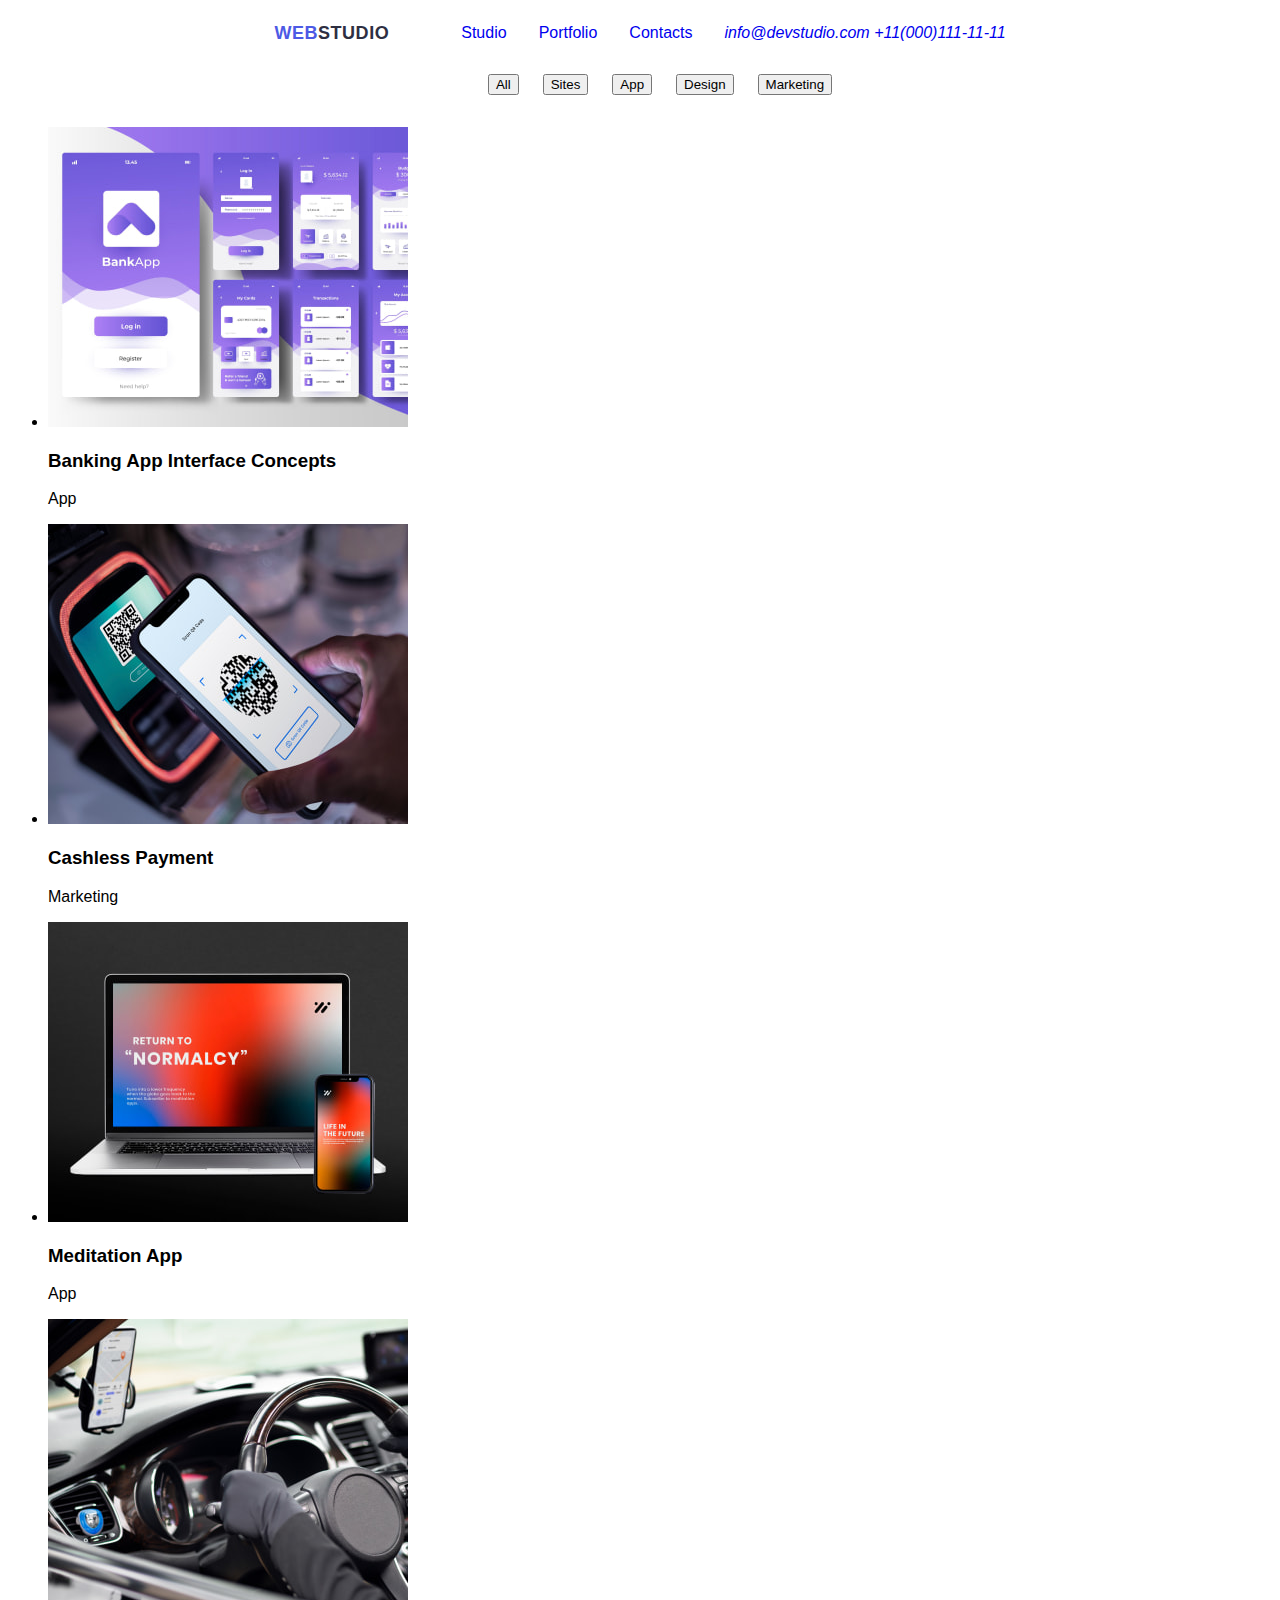
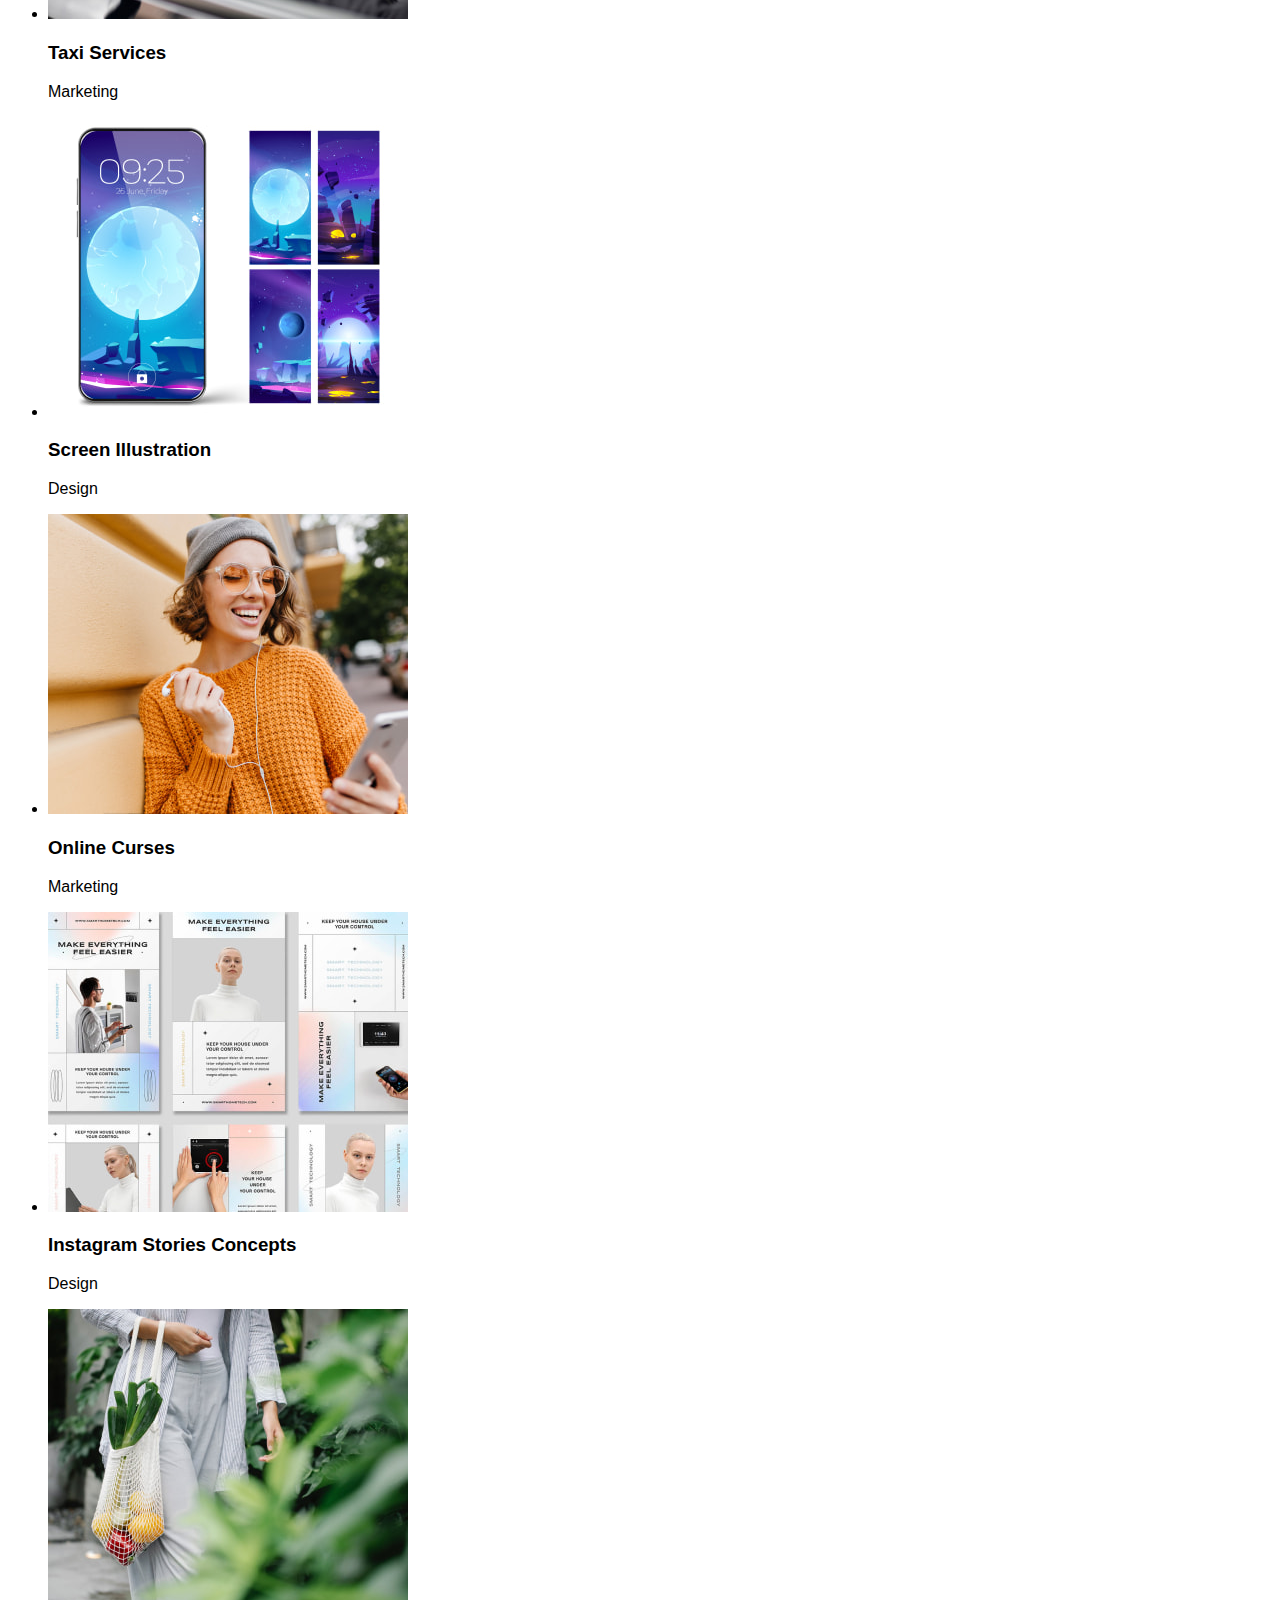
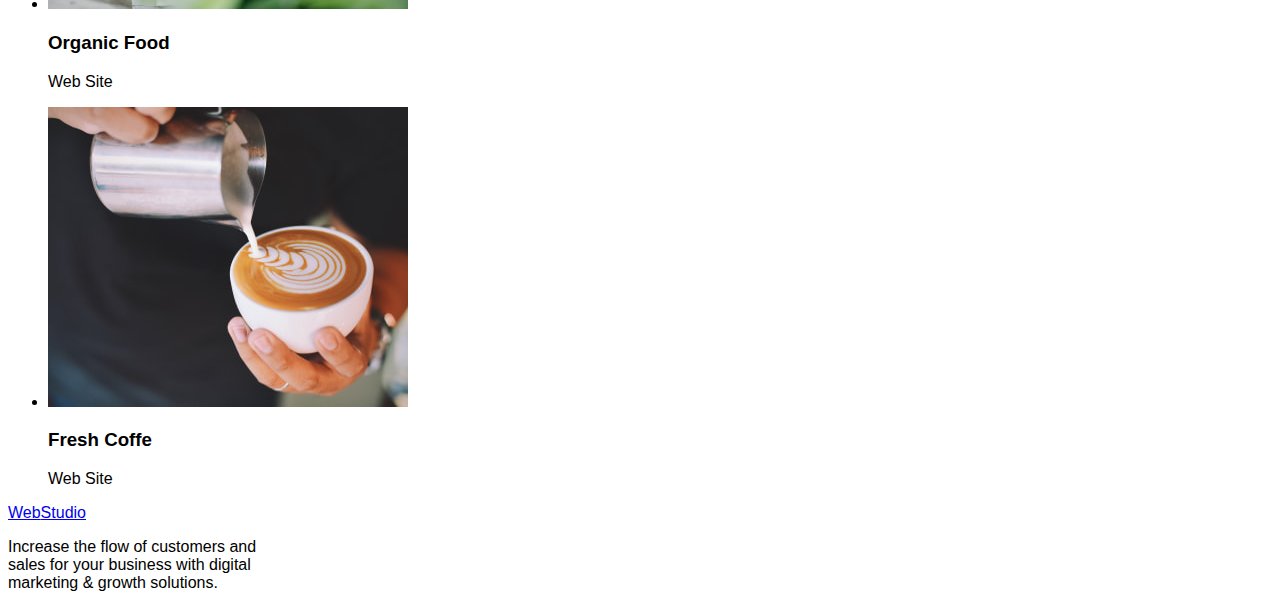
==== portfolio.html @ 41ab56c1 "super headache" ====
<!DOCTYPE html>
<html lang="en">
<head>
    <title>
        Effective Solutions for Your Business
    </title>
    <meta name="description" content="An awesome website">
    <meta charset="utf-8">
    <link rel="stylesheet" href="./css/style.css" /> 
</head>
<body calss="port-body">
    <header clas="port-head">
        <nav class="port-nav">
            <a class="main-link" href="https://arletolentin.github.io/HomeWork_1/"><span class="web">Web</span><span class="studio">Studio</span></a>
            <ul class="portnav-list">
                <li class="portnav-item"><a class="main-link" href="./index.html">Studio</a></li>
                <li class="portnav-item"><a class="main-link" href="./portfolio.html">Portfolio</a></li>
                <li class="portnav-item"><a class="main-link" href="#">Contacts</a></li>
            </ul>
            <address class="portnav-address">
                <a class="main-address" href="mailto:info@devstudio.com">info@devstudio.com</a>
                <a class="main-address" href="tel:+11(000)111-11-11">+11(000)111-11-11</a>       
            </address>
        </nav>
    </header>
<main class="port-main">
    <section class="port-btn">
        <ul class="portbtn-list">
            <li class="portbtn-item"><button type="button">All</button></li>
            <li class="portbtn-item"><button type="button">Sites</button></li>
            <li class="portbtn-item"><button type="button">App</button></li>
            <li class="portbtn-item"><button type="button">Design</button></li>
            <li class="portbtn-item"><button type="button">Marketing</button></li>  
        </ul>
    </section>
    <section class="port-img">
        <h2 hidden>Services</h2>
        <ul class="port-img-rowone">
            <li class="port-img-item">
                <img src="images/port-img-one.jpg" alt="image shows a screen of an app">
                <h3>Banking App Interface Concepts</h3>
                <p>App</p></li>
            <li class="port-img-item">
                <img src="images/port-imgtwo.jpg" alt="phone scanning a QR code">
                <h3>Cashless Payment</h3>
                <p>Marketing</p></li>
            <li class="port-img-item">
                <img src="images/port-imgthree.jpg" alt="picture of cellphone and laptop">
                <h3>Meditation App</h3>
                <p>App</p></li>
        </ul>
        <ul class="port-img-rowtwo">
            <li class="port-img-item">
                <img src="images/port-imgfour.jpg" alt="image shows a person driving while using cellphone">
                <h3>Taxi Services</h3>
                <p>Marketing</p></li>
            <li class="port-img-item">
                <img src="images/port-imgfive.jpg" alt="cellphone screen">
                <h3>Screen Illustration</h3>
                <p>Design</p></li>
            <li class="port-img-item"> 
                <img src="images/port-imgsix.jpg" alt="image shows a women smiling while using he phone">
                <h3>Online Curses</h3>
                <p>Marketing</p></li>
        </ul>
        <ul class="port-img-rowthree">
            <li class="port-img-item">
                <img src="images/port-imgseven.jpg" alt="showing instagram concepts">
                <h3>Instagram Stories Concepts</h3>
                <p>Design</p></li>
            <li class="port-img-item">
                <img src="images/port-imgeight.jpg" alt="picture showing a lady carrying an organic food">
                <h3>Organic Food</h3>
                <p>Web Site</p></li>
            <li class="port-img-item">
                <img src="images/port-imgnine.jpg" alt="a man making a coffe with design">
                <h3>Fresh Coffe</h3>
                <p>Web Site</p></li>
        </ul>
    </section>
</main>
<footer class="foot">
    <a href="https://arletolentin.github.io/HomeWork_1/" class="logo-foot"><span class="web-foot">Web</span><span class="studio-foot">Studio</span></a>
    <p class="foot-text">Increase the flow of customers and<br>
        sales for your business with digital<br>
        marketing & growth solutions.</p>
</footer>

</body>
---- css/style.css ----
@font-face {
  font-family: 'Roboto', sans-serif;
  src: url(/fonts/Roboto-Medium.ttf) format('ttf');
}
@font-face {
  font-family: 'Raleway', sans-serif;
  src: url(/fonts/Raleway-Bold.ttf) format('ttf'); 
}
body {
  font-family: 'Roboto', sans-serif;
}
.body {
  width: 1440px;
  height: 2592px;
  background: #fff;
}
.port-body {
  width: 1440px;
  height: 2076px;
  background: #FFF;
}
.port-head,
.head {
  display: flex;
  width: 1440px;
  height: 72px;
  justify-content: center;
  align-items: center;
  flex-shrink: 0;
  text-decoration: none;
}
.port-nav,
.nav,
.portnav-list,
.nav-item,
.nav-list,
.portnav-item {
  display: flex;
  flex-direction: row;
  gap: 32px;
  align-items: center;
  justify-content: center;
  text-decoration: none;
}
.main-link,
.main-address {
  text-decoration: none;
}
.web,
.studio {
  font-family: 'Raleway', sans-serif;
  font-weight: 800;
  font-size: 18px;
  text-transform: uppercase;
  letter-spacing: 0.54px;
}
.web {
  color: var(--iris, #4D5AE5);
}
.studio {
  color: var(--navyblue, #2E2F42);
}
.main {
  width: 1440px;
  height: 312px;
  flex-shrink: 0;
  background: var(--navyblue, #2E2F42);
  flex-shrink: 0;
  display: flex;
  flex-direction: column;
  justify-content: center;
  align-items: center;
}
.main-heading {
  color: var(--white, #FFF);
  text-align: center;
  font-family: 'Roboto', sans-serif;
  font-size: 56px;
  line-height: 60px;
  letter-spacing: 1.12px;
  font-size: 56px;
}
.main-button {
  display: inline-flex;
  padding: 16px 32px;
  align-items: flex-start;
  justify-items: center;
  gap: 10px;
  border-radius: 4px;
  background: var(--iris, #4D5AE5);
  box-shadow: 0px 4px 4px 0px rgba(0, 0, 0, 0.15);
}
.port-btn {
  display: flex;
  flex-direction: column;
  justify-content: center;
  align-items: center;
}
.portbtn-list {
  display: flex;
  flex-direction: row;
  display: inline-flex;
  align-items: flex-start;
  gap: 24px;
}
.portbtn-item {
  display: flex;
  flex-direction: column;
}
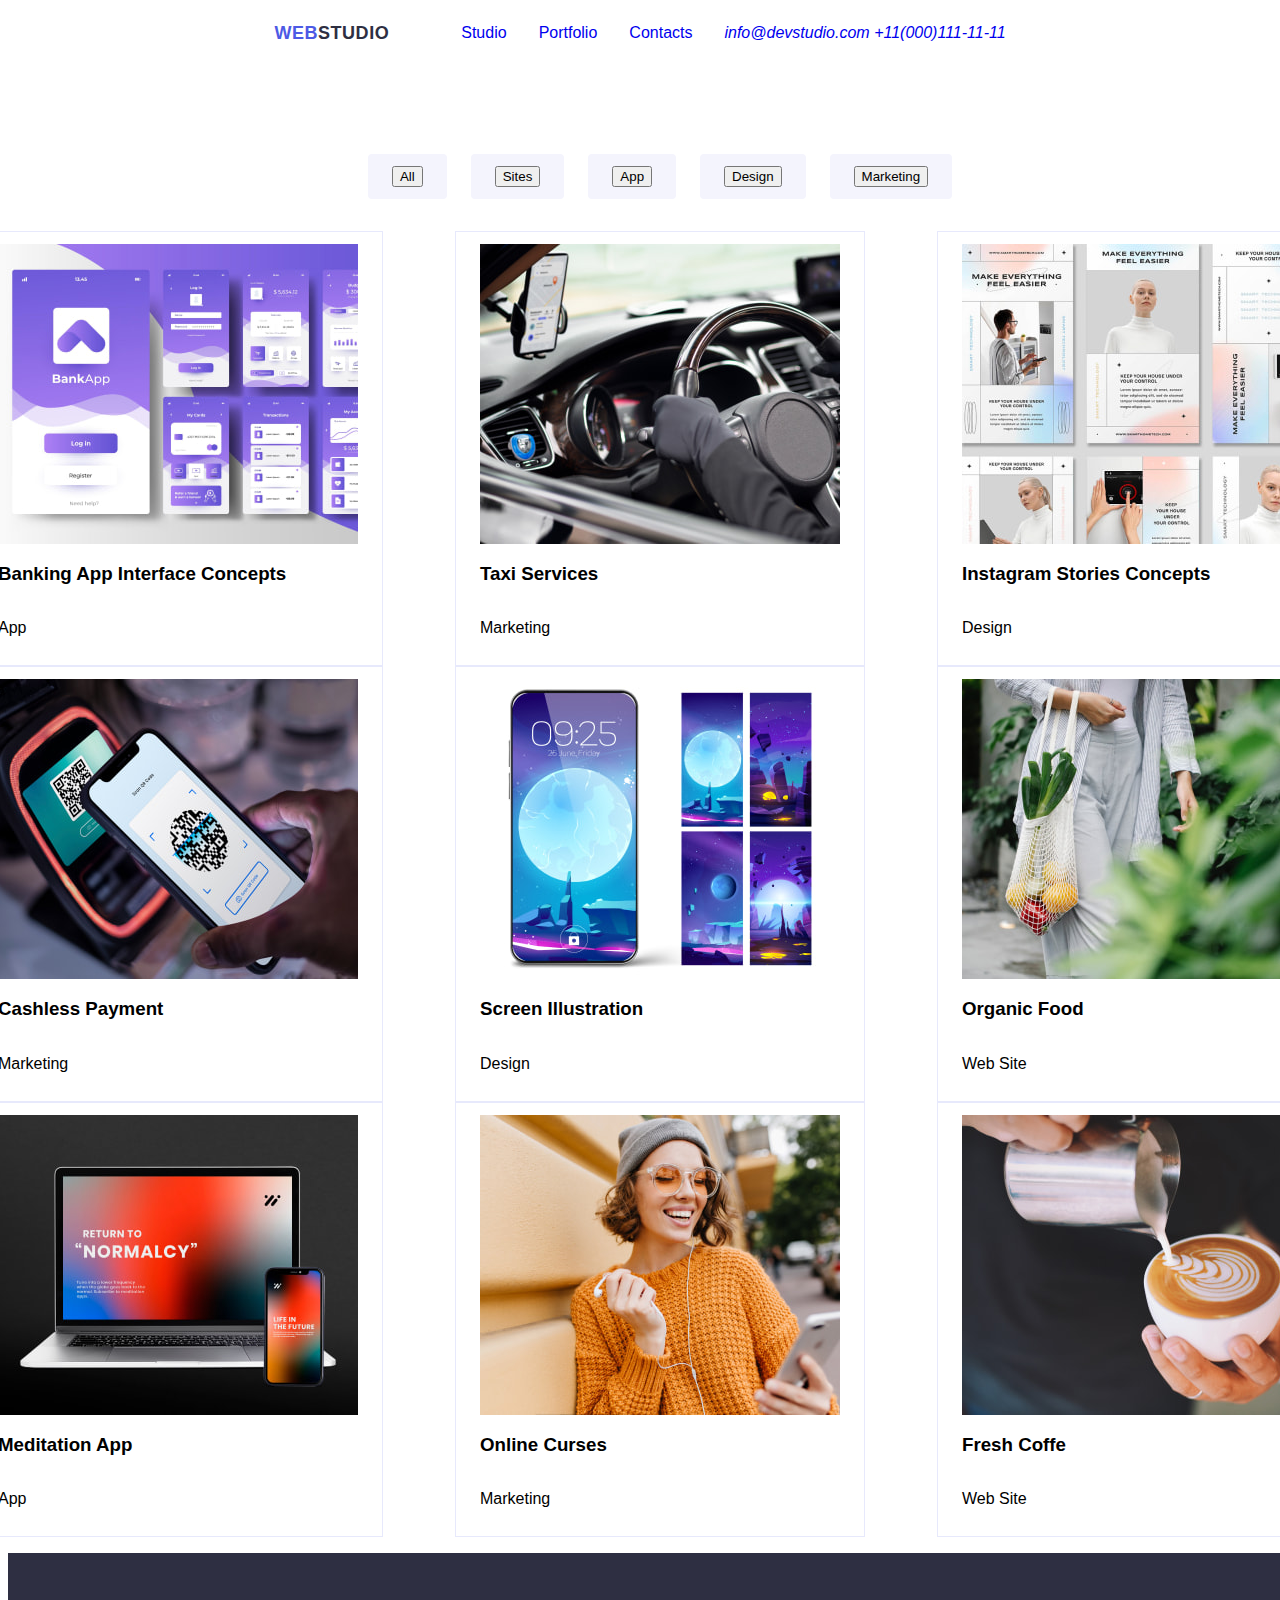
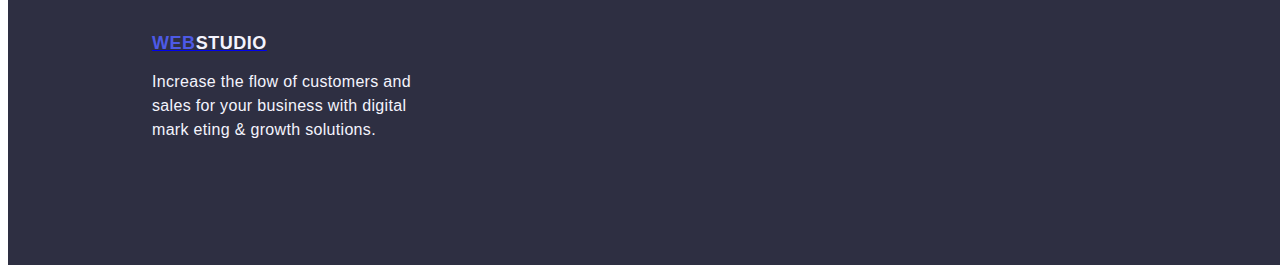
==== commit f04ba546: "Final" ====
--- a/portfolio.html
+++ b/portfolio.html
@@ -35,7 +35,7 @@
     </section>
     <section class="port-img">
         <h2 hidden>Services</h2>
-        <ul class="port-img-rowone">
+        <ul class="port-img-row">
             <li class="port-img-item">
                 <img src="images/port-img-one.jpg" alt="image shows a screen of an app">
                 <h3>Banking App Interface Concepts</h3>
@@ -49,7 +49,7 @@
                 <h3>Meditation App</h3>
                 <p>App</p></li>
         </ul>
-        <ul class="port-img-rowtwo">
+        <ul class="port-img-row">
             <li class="port-img-item">
                 <img src="images/port-imgfour.jpg" alt="image shows a person driving while using cellphone">
                 <h3>Taxi Services</h3>
@@ -63,7 +63,7 @@
                 <h3>Online Curses</h3>
                 <p>Marketing</p></li>
         </ul>
-        <ul class="port-img-rowthree">
+        <ul class="port-img-row">
             <li class="port-img-item">
                 <img src="images/port-imgseven.jpg" alt="showing instagram concepts">
                 <h3>Instagram Stories Concepts</h3>
@@ -79,12 +79,13 @@
         </ul>
     </section>
 </main>
-<footer class="foot">
-    <a href="https://arletolentin.github.io/HomeWork_1/" class="logo-foot"><span class="web-foot">Web</span><span class="studio-foot">Studio</span></a>
-    <p class="foot-text">Increase the flow of customers and<br>
-        sales for your business with digital<br>
-        marketing & growth solutions.</p>
-</footer>
-
+    <footer class="foot">
+        <div class="footing">
+            <a href="https://arletolentin.github.io/HomeWork_1/"><span class="web-foot">Web</span><span class="studio-foot">Studio</span></a>
+            <p class="foot-text">Increase the flow of customers and<br>
+                sales for your business with digital<br>
+                mark    eting & growth solutions.</p>
+        </div>        
+    </footer>
 </body>
 
--- a/css/style.css
+++ b/css/style.css
@@ -106,4 +106,145 @@
 .portbtn-item {
   display: flex;
   flex-direction: column;
-}
+  border-radius: 4px;
+  background: var(--cloud, #F4F4FD);
+  padding: 12px 24px;
+  justify-content: center;
+  align-items: center;
+  cursor: pointer;
+}
+.portbtn-item:hover {
+  color: #4D5AE5;
+}
+.features {
+  width: 1128px;
+  height: 104px;
+  flex-shrink: 0;
+  display: flex;
+  justify-content: center;
+  align-items: center;
+  padding: 40px 10%;
+  background: #FFF;
+}
+.feature-list {
+  display: flex;
+  flex-direction: row;
+  display: inline-flex;
+  align-items: flex-start;
+  justify-content: center;
+}
+.feature-item {
+  display: flex;
+  width: 264px;
+  flex-direction: column;
+  align-items: flex-start;
+  gap: 8px;
+}
+.doing {
+  width: 1440px;
+  background: #FFF;
+  padding-top: 50px;
+  padding-bottom: 50px;
+}
+.doing-title {
+  color: var(--navyblue, #2E2F42);
+  text-align: center;
+  font-size: 36px;
+  font-weight: 700;
+  line-height: 40px; /* 111.111% */
+  letter-spacing: 0.72px;
+}
+.doing-list {
+  display: flex;
+  flex-direction: row;
+  gap: 32px;
+  justify-content: center;
+}
+.doing-img {
+  display: flex;
+}
+.team {
+  width: 1440px;
+  height: 732px;
+  flex-shrink: 0;
+  background: var(--cloud, #F4F4FD);
+  padding-top: 50px;
+  padding-bottom: 50px;
+}
+.team-title {
+  color: var(--navyblue, #2E2F42);
+  text-align: center;
+  font-size: 36px;
+  font-weight: 700;
+  line-height: 40px; /* 111.111% */
+  letter-spacing: 0.72px;
+}
+.team-list {
+  display: flex;
+  flex-direction: column;
+  gap: 32px;
+  justify-content: center;
+  text-align: center;
+  border-radius: 0px 0px 4px 4px;
+  background: var(--white, #FFF);
+  box-shadow: 0px 2px 1px 0px rgba(46, 47, 66, 0.08), 0px 1px 1px 0px rgba(46, 47, 66, 0.16), 0px 1px 6px 0px rgba(46, 47, 66, 0.08);
+}
+.team-item {
+  display: flex;
+  flex-direction: row;
+  justify-content: center;
+  gap: 32px;
+}
+.port-img {
+  display: flex;
+  flex-direction: row;
+  gap: 32px;
+  justify-content: center;
+}
+.port-img-item {
+  display: flex;
+  flex-direction: column;
+  display: flex;
+  padding: 12px 24px;
+  border: 1px solid var(--cornflower, #E7E9FC);
+  background: var(--white, #FFF);
+}
+.port-main {
+  padding-top: 80px;
+}
+.foot {
+  width: 1440px;
+  height: 312px;
+  flex-shrink: 0;
+  background: var(--navyblue, #2E2F42);
+  display: flex;
+}
+.web-foot,
+.studio-foot {
+  font-family: 'Raleway', sans-serif;
+  font-weight: 800;
+  font-size: 18px;
+  text-transform: uppercase;
+  letter-spacing: 0.54px;
+}
+.web-foot {
+  color: var(--iris, #4D5AE5);
+}
+.studio-foot {
+  color: var(--cloud, #F4F4FD);
+}
+.foot-text {
+  color: var(--cloud, #F4F4FD);
+  font-family: 'Roboto', sans-serif;
+  font-size: 16px;
+  font-weight: 400;
+  line-height: 24px; /* 150% */
+  letter-spacing: 0.32px;
+}
+.footing {
+  display: flex;
+  display: inline;
+  justify-content: center;
+  align-items: center;
+  padding: 80px 10%;
+}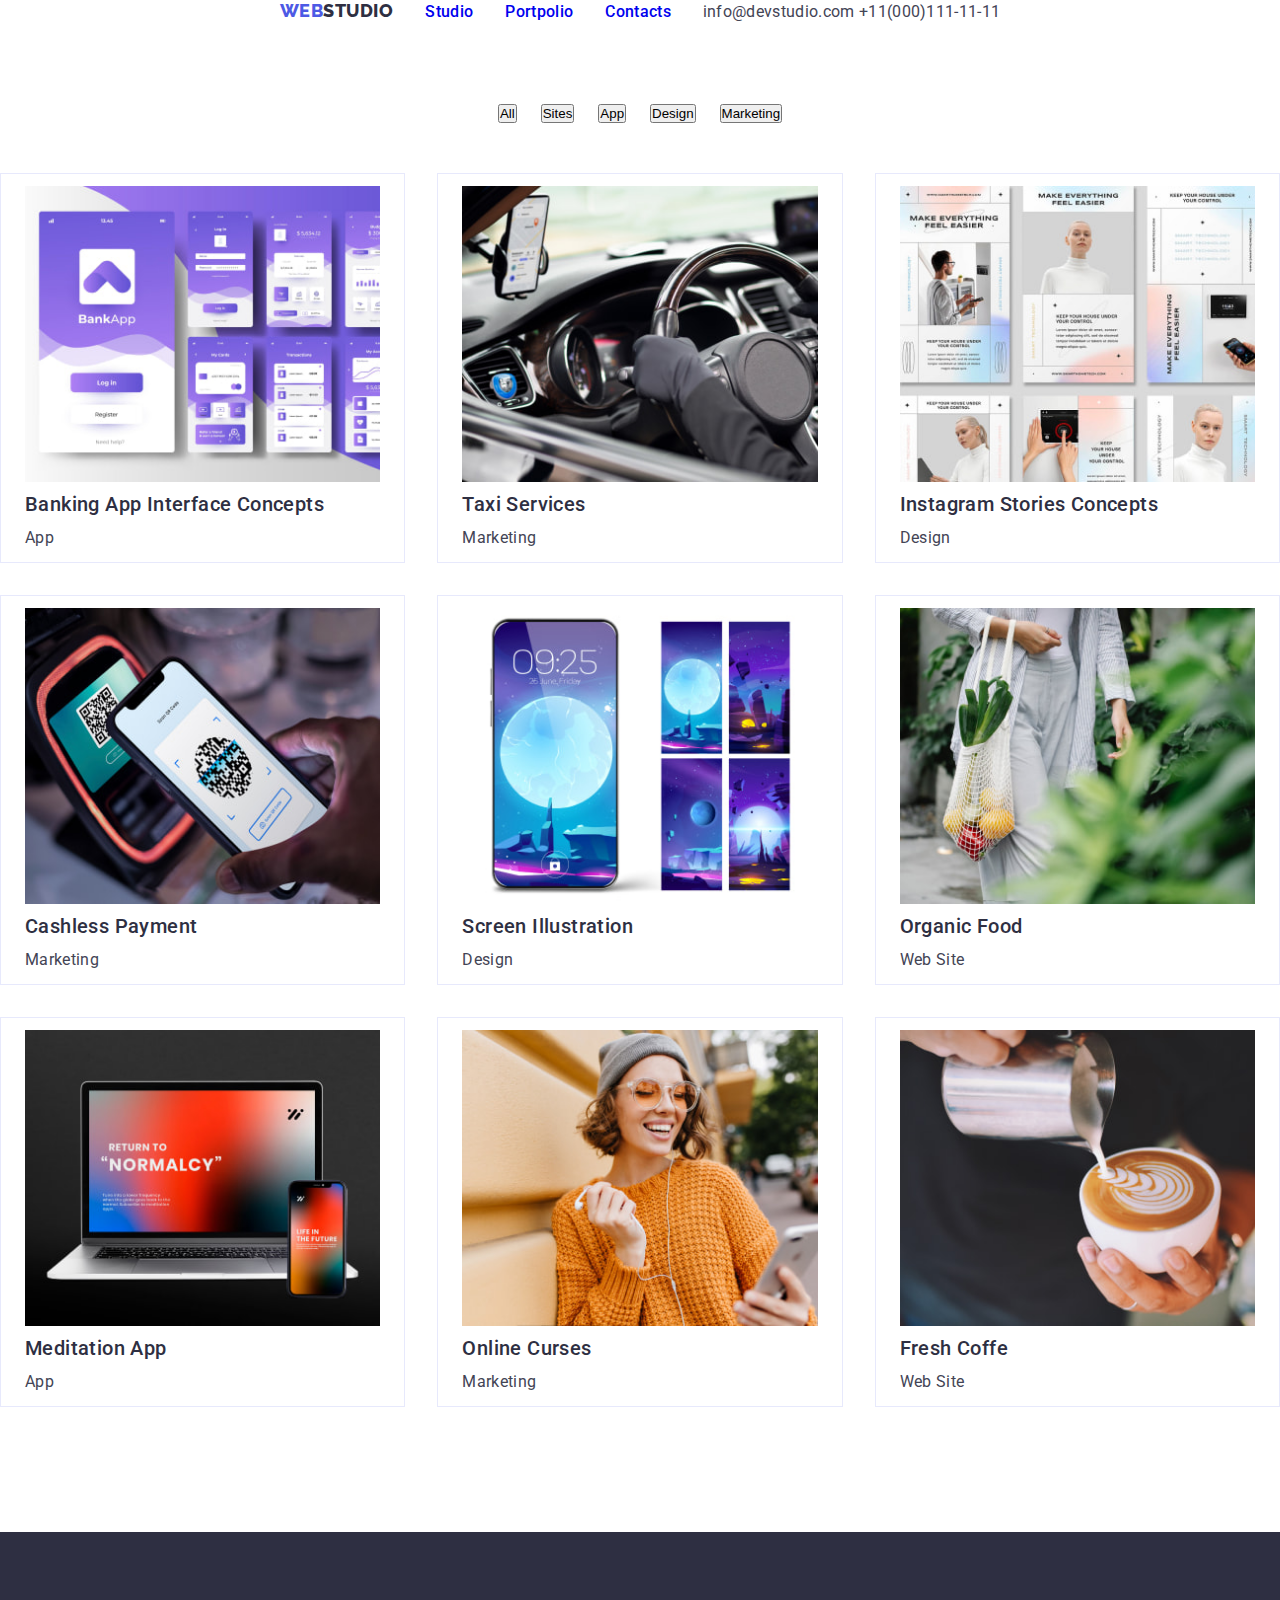
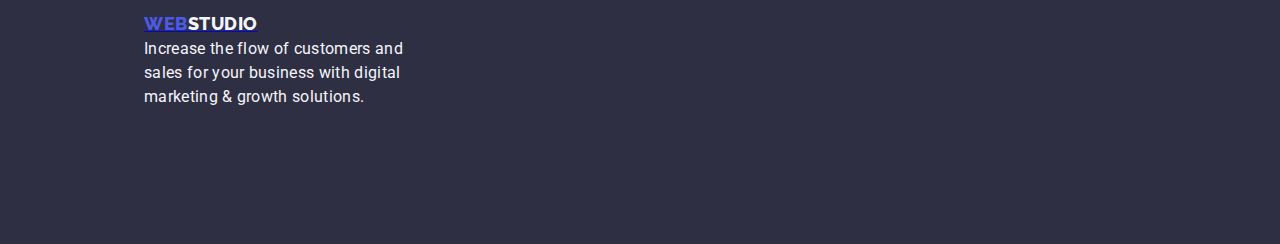
==== commit db41b300: "final final" ====
--- a/portfolio.html
+++ b/portfolio.html
@@ -6,86 +6,93 @@
     </title>
     <meta name="description" content="An awesome website">
     <meta charset="utf-8">
-    <link rel="stylesheet" href="./css/style.css" /> 
+    <link rel="stylesheet" href="./css/style.css" />
+    <link rel="preconnect" href="https://fonts.googleapis.com">
+    <link rel="preconnect" href="https://fonts.gstatic.com" crossorigin>
+    <link href="https://fonts.googleapis.com/css2?family=Raleway:wght@800&family=Roboto:wght@400;500;700&display=swap" rel="stylesheet">
+    <link rel="preconnect" href="https://fonts.googleapis.com">
+    <link rel="preconnect" href="https://fonts.gstatic.com" crossorigin>
+    <link href="https://fonts.googleapis.com/css2?family=Raleway:wght@800&display=swap" rel="stylesheet">
 </head>
 <body calss="port-body">
-    <header clas="port-head">
-        <nav class="port-nav">
-            <a class="main-link" href="https://arletolentin.github.io/HomeWork_1/"><span class="web">Web</span><span class="studio">Studio</span></a>
-            <ul class="portnav-list">
-                <li class="portnav-item"><a class="main-link" href="./index.html">Studio</a></li>
-                <li class="portnav-item"><a class="main-link" href="./portfolio.html">Portfolio</a></li>
-                <li class="portnav-item"><a class="main-link" href="#">Contacts</a></li>
+    <header clas="head">
+        <nav class="nav">
+            <a class="main-link" href="https://arletolentin.github.io/HomeWork_1/" class="logo"><span class="web">Web</span><span class="studio">Studio</span></a>
+            <ul class="nav-list">
+                <li class="nav-item"><a class="main-link" href="https://arletolentin.github.io/goit-markup-hw-02/">Studio</a></li>
+                <li class="nav-item"><a class="main-link" href="https://arletolentin.github.io/goit-markup-hw-02/portfolio.html">Portpolio</a></li>
+                <li class="nav-item"><a class="main-link" href="#">Contacts</a></li>
             </ul>
-            <address class="portnav-address">
+            <address class="nav-address">
                 <a class="main-address" href="mailto:info@devstudio.com">info@devstudio.com</a>
                 <a class="main-address" href="tel:+11(000)111-11-11">+11(000)111-11-11</a>       
             </address>
         </nav>
+        </nav>
     </header>
-<main class="port-main">
-    <section class="port-btn">
-        <ul class="portbtn-list">
-            <li class="portbtn-item"><button type="button">All</button></li>
-            <li class="portbtn-item"><button type="button">Sites</button></li>
-            <li class="portbtn-item"><button type="button">App</button></li>
-            <li class="portbtn-item"><button type="button">Design</button></li>
-            <li class="portbtn-item"><button type="button">Marketing</button></li>  
-        </ul>
-    </section>
-    <section class="port-img">
-        <h2 hidden>Services</h2>
-        <ul class="port-img-row">
-            <li class="port-img-item">
+    <main class="port-main">
+        <section class="port-btn">
+            <ul class="portbtn-list">
+                <li class="portbtn-item"><button type="button">All</button></li>
+                <li class="portbtn-item"><button type="button">Sites</button></li>
+                <li class="portbtn-item"><button type="button">App</button></li>
+                <li class="portbtn-item"><button type="button">Design</button></li>
+                <li class="portbtn-item"><button type="button">Marketing</button></li>  
+            </ul>
+        </section>
+        <section class="port-img">
+            <h2 hidden class="service">Services</h2>
+            <ul class="port-img-row">
+                <li class="port-img-item">
                 <img src="images/port-img-one.jpg" alt="image shows a screen of an app">
-                <h3>Banking App Interface Concepts</h3>
-                <p>App</p></li>
-            <li class="port-img-item">
+                <h3 class="service-name">Banking App Interface Concepts</h3>
+                <p class="service-type">App</p></li>
+                <li class="port-img-item">
                 <img src="images/port-imgtwo.jpg" alt="phone scanning a QR code">
-                <h3>Cashless Payment</h3>
-                <p>Marketing</p></li>
-            <li class="port-img-item">
+                <h3 class="service-name">Cashless Payment</h3>
+                <p class="service-type">Marketing</p></li>
+                <li class="port-img-item">
                 <img src="images/port-imgthree.jpg" alt="picture of cellphone and laptop">
-                <h3>Meditation App</h3>
-                <p>App</p></li>
-        </ul>
-        <ul class="port-img-row">
-            <li class="port-img-item">
+                <h3 class="service-name">Meditation App</h3>
+                <p class="service-type">App</p></li>
+            </ul>
+            <ul class="port-img-row">
+                <li class="port-img-item">
                 <img src="images/port-imgfour.jpg" alt="image shows a person driving while using cellphone">
-                <h3>Taxi Services</h3>
-                <p>Marketing</p></li>
-            <li class="port-img-item">
+                <h3 class="service-name">Taxi Services</h3>
+                <p class="service-type">Marketing</p></li>
+                <li class="port-img-item">
                 <img src="images/port-imgfive.jpg" alt="cellphone screen">
-                <h3>Screen Illustration</h3>
-                <p>Design</p></li>
-            <li class="port-img-item"> 
+                <h3 class="service-name">Screen Illustration</h3>
+                <p class="service-type">Design</p></li>
+                <li class="port-img-item"> 
                 <img src="images/port-imgsix.jpg" alt="image shows a women smiling while using he phone">
-                <h3>Online Curses</h3>
-                <p>Marketing</p></li>
-        </ul>
-        <ul class="port-img-row">
-            <li class="port-img-item">
+                <h3 class="service-name">Online Curses</h3>
+                <p class="service-type">Marketing</p></li>
+            </ul>
+            <ul class="port-img-row">
+                <li class="port-img-item">
                 <img src="images/port-imgseven.jpg" alt="showing instagram concepts">
-                <h3>Instagram Stories Concepts</h3>
-                <p>Design</p></li>
-            <li class="port-img-item">
+                <h3 class="service-name">Instagram Stories Concepts</h3>
+                <p class="service-type">Design</p></li>
+                <li class="port-img-item">
                 <img src="images/port-imgeight.jpg" alt="picture showing a lady carrying an organic food">
-                <h3>Organic Food</h3>
-                <p>Web Site</p></li>
-            <li class="port-img-item">
+                <h3 class="service-name">Organic Food</h3>
+                <p class="service-type">Web Site</p></li>
+                <li class="port-img-item">
                 <img src="images/port-imgnine.jpg" alt="a man making a coffe with design">
-                <h3>Fresh Coffe</h3>
-                <p>Web Site</p></li>
-        </ul>
-    </section>
-</main>
-    <footer class="foot">
-        <div class="footing">
-            <a href="https://arletolentin.github.io/HomeWork_1/"><span class="web-foot">Web</span><span class="studio-foot">Studio</span></a>
-            <p class="foot-text">Increase the flow of customers and<br>
-                sales for your business with digital<br>
-                mark    eting & growth solutions.</p>
-        </div>        
-    </footer>
+                <h3 class="service-name">Fresh Coffe</h3>
+                <p class="service-type">Web Site</p></li>
+            </ul>
+        </section>
+    </main>
+        <footer class="foot">
+            <div class="footing">
+                <a href="https://arletolentin.github.io/HomeWork_1/"><span class="web-foot">Web</span><span class="studio-foot">Studio</span></a>
+                <p class="foot-text">Increase the flow of customers and<br>
+                    sales for your business with digital<br>
+                    marketing & growth solutions.</p>
+            </div>        
+        </footer>
 </body>
-
+</html>
--- a/css/style.css
+++ b/css/style.css
@@ -1,13 +1,46 @@
-@font-face {
-  font-family: 'Roboto', sans-serif;
-  src: url(/fonts/Roboto-Medium.ttf) format('ttf');
-}
-@font-face {
-  font-family: 'Raleway', sans-serif;
-  src: url(/fonts/Raleway-Bold.ttf) format('ttf'); 
+* {
+  margin: 0;
+  padding: 0;
+  box-sizing: border-box;
 }
 body {
-  font-family: 'Roboto', sans-serif;
+  font-family: 'Roboto';
+  font-size: 16px;
+  font-style: normal;
+  font-weight: 400;
+  line-height: 24px;
+  letter-spacing: 0.32px;
+}
+img {
+  display: block;
+  max-width: 100%;
+  height: auto;
+}
+h1,
+h2,
+h3,
+h4,
+h5,
+h6,
+p,
+ul {
+  margin: 0;
+  padding: 0;
+}
+:root {
+  --iris: #4d5ae5;
+  --navyblue: #2e2f42;
+  --black: black;
+  --ocean: #404bbf;
+  --white: #ffffff;
+  --slate: #434455;
+  --cornflower: #e7e9fc;
+  --cloud: #f4f4fd;
+  --green: #31d0aa;
+  --lightslate: #8e8f99;
+  --navybluemodal: #2e2f42;
+  --grey: #2e2f42;
+  --dairy: #fcfcfc;
 }
 .body {
   width: 1440px;
@@ -19,7 +52,6 @@
   height: 2076px;
   background: #FFF;
 }
-.port-head,
 .head {
   display: flex;
   width: 1440px;
@@ -29,42 +61,62 @@
   flex-shrink: 0;
   text-decoration: none;
 }
-.port-nav,
 .nav,
-.portnav-list,
-.nav-item,
-.nav-list,
-.portnav-item {
-  display: flex;
-  flex-direction: row;
-  gap: 32px;
-  align-items: center;
-  justify-content: center;
-  text-decoration: none;
-}
-.main-link,
+.nav-list {
+  display: flex;
+  flex-direction: row;
+  gap: 32px;
+  align-items: center;
+  justify-content: center;
+  text-decoration: none;
+}
+.nav-item {
+  display: flex;
+  flex-direction: row;
+  gap: 32px;
+  color: var(--navyblue);
+  font-family: 'Roboto', sans-serif;
+  font-size: 16px;
+  font-style: normal;
+  font-weight: 500;
+  line-height: 24px; /* 150% */
+  letter-spacing: 0.32px;
+  text-decoration: none;
+}
+.main-link {
+  text-decoration: none;
+}
 .main-address {
+  color: var(--slate);
+  font-family: 'Roboto', sans-serif;
+  font-size: 16px;
+  font-style: normal;
+  font-weight: 400;
+  line-height: 24px; /* 150% */
+  letter-spacing: 0.32px;
   text-decoration: none;
 }
 .web,
 .studio {
   font-family: 'Raleway', sans-serif;
+  font-size: 18px;
+  font-style: normal;
   font-weight: 800;
-  font-size: 18px;
+  line-height: 21px; /* 116.667% */
+  letter-spacing: 0.54px;
   text-transform: uppercase;
-  letter-spacing: 0.54px;
 }
 .web {
-  color: var(--iris, #4D5AE5);
+  color: var(--iris);
 }
 .studio {
-  color: var(--navyblue, #2E2F42);
+  color: var(--navyblue);
 }
 .main {
   width: 1440px;
   height: 312px;
   flex-shrink: 0;
-  background: var(--navyblue, #2E2F42);
+  background: var(--navyblue);
   flex-shrink: 0;
   display: flex;
   flex-direction: column;
@@ -72,13 +124,14 @@
   align-items: center;
 }
 .main-heading {
-  color: var(--white, #FFF);
-  text-align: center;
-  font-family: 'Roboto', sans-serif;
+  color: var(--white);
+  text-align: center;
+  font-family: Roboto;
   font-size: 56px;
-  line-height: 60px;
+  font-style: normal;
+  font-weight: 700;
+  line-height: 60px; /* 107.143% */
   letter-spacing: 1.12px;
-  font-size: 56px;
 }
 .main-button {
   display: inline-flex;
@@ -87,8 +140,14 @@
   justify-items: center;
   gap: 10px;
   border-radius: 4px;
-  background: var(--iris, #4D5AE5);
+  background: var(--iris);
   box-shadow: 0px 4px 4px 0px rgba(0, 0, 0, 0.15);
+  color: var(--white);
+  font-size: 16px;
+  font-style: normal;
+  font-weight: 500;
+  line-height: 24px; /* 150% */
+  letter-spacing: 0.64px;
 }
 .port-btn {
   display: flex;
@@ -102,36 +161,88 @@
   display: inline-flex;
   align-items: flex-start;
   gap: 24px;
+  padding-bottom: 50px;
 }
 .portbtn-item {
   display: flex;
-  flex-direction: column;
-  border-radius: 4px;
-  background: var(--cloud, #F4F4FD);
-  padding: 12px 24px;
-  justify-content: center;
-  align-items: center;
-  cursor: pointer;
+  color: var(--iris);
+  text-align: center;
+  font-size: 16px;
+  font-style: normal;
+  font-weight: 500;
+  line-height: 24px; /* 150% */
+  letter-spacing: 0.64px;
 }
 .portbtn-item:hover {
-  color: #4D5AE5;
+  background-color: var(--iris);
+}
+.port-img {
+  padding-bottom: 125px;
+}
+.port-img-row {
+  display: flex;
+  flex-direction: column;
+  gap: 32px;
+}
+.port-img-item {
+  display: flex;
+  gap: 10px;
+}
+.service-name {
+  color: var(--navyblue);
+/* Header 3 */
+  font-family: 'Roboto', sans-serif;
+  font-size: 20px;
+  font-style: normal;
+  font-weight: 500;
+  line-height: 24px; /* 120% */
+  letter-spacing: 0.4px;
+}
+.service-type {
+  color: var(--slate);
+/* Body */
+  font-family: 'Roboto', sans-serif;
+  font-size: 16px;
+  font-style: normal;
+  font-weight: 400;
+  line-height: 24px; /* 150% */
+  letter-spacing: 0.32px;
+}
+.team-text{
+  text-align: center;
+}
+.body-text,
+.team-text {
+  color: var(--slate);
+  font-size: 16px;
+  font-style: normal;
+  font-weight: 400;
+  line-height: 24px; /* 150% */
+  letter-spacing: 0.32px;
+}
+.feature-head,
+.team-name {
+  color: var(--navyblue);
+  font-size: 20px;
+  font-style: normal;
+  font-weight: 500;
+  line-height: 24px; /* 120% */
+  letter-spacing: 0.4px;
 }
 .features {
-  width: 1128px;
+  width: 1440px;
   height: 104px;
   flex-shrink: 0;
   display: flex;
-  justify-content: center;
-  align-items: center;
-  padding: 40px 10%;
+  padding-top: 100px;
+  padding-bottom: 100px;
   background: #FFF;
+  justify-content: center;
 }
 .feature-list {
   display: flex;
   flex-direction: row;
-  display: inline-flex;
-  align-items: flex-start;
-  justify-content: center;
+  gap: 8px;
 }
 .feature-item {
   display: flex;
@@ -147,12 +258,15 @@
   padding-bottom: 50px;
 }
 .doing-title {
-  color: var(--navyblue, #2E2F42);
+  color: var(--navyblue);
   text-align: center;
   font-size: 36px;
+  font-style: normal;
   font-weight: 700;
   line-height: 40px; /* 111.111% */
   letter-spacing: 0.72px;
+  text-transform: capitalize;
+  padding-bottom: 50px;
 }
 .doing-list {
   display: flex;
@@ -167,22 +281,25 @@
   width: 1440px;
   height: 732px;
   flex-shrink: 0;
-  background: var(--cloud, #F4F4FD);
+  background: var(--cloud);
   padding-top: 50px;
   padding-bottom: 50px;
 }
 .team-title {
-  color: var(--navyblue, #2E2F42);
+  color: var(--navyblue);
   text-align: center;
   font-size: 36px;
+  font-style: normal;
   font-weight: 700;
   line-height: 40px; /* 111.111% */
   letter-spacing: 0.72px;
+  text-transform: capitalize;
+  padding-bottom: 75px;
 }
 .team-list {
   display: flex;
   flex-direction: column;
-  gap: 32px;
+  gap: 10px;
   justify-content: center;
   text-align: center;
   border-radius: 0px 0px 4px 4px;
@@ -216,7 +333,7 @@
   width: 1440px;
   height: 312px;
   flex-shrink: 0;
-  background: var(--navyblue, #2E2F42);
+  background: var(--navyblue);
   display: flex;
 }
 .web-foot,
@@ -228,15 +345,16 @@
   letter-spacing: 0.54px;
 }
 .web-foot {
-  color: var(--iris, #4D5AE5);
+  color: var(--iris);
 }
 .studio-foot {
-  color: var(--cloud, #F4F4FD);
+  color: var(--cloud);
 }
 .foot-text {
-  color: var(--cloud, #F4F4FD);
-  font-family: 'Roboto', sans-serif;
-  font-size: 16px;
+  color: var(--cloud);
+  font-family: 'Roboto', sans-serif;
+  font-size: 16px;
+  font-style: normal;
   font-weight: 400;
   line-height: 24px; /* 150% */
   letter-spacing: 0.32px;
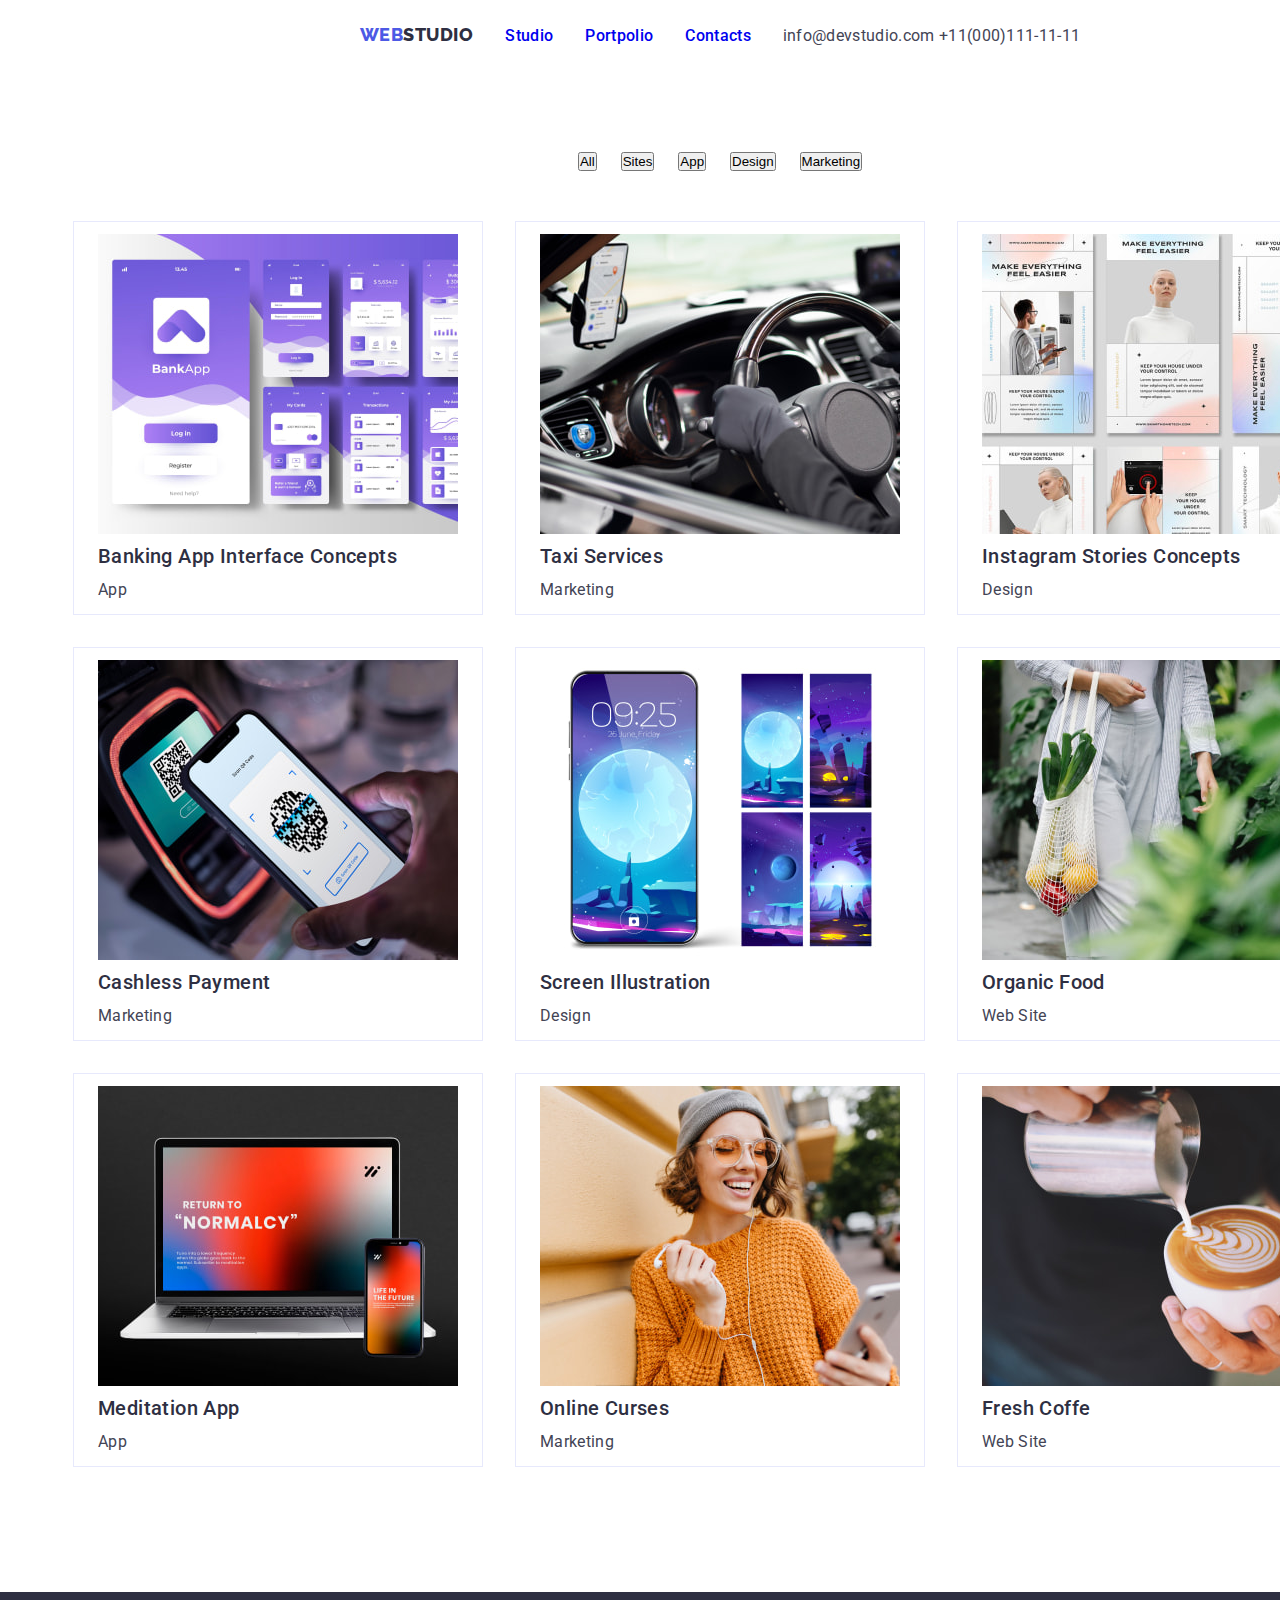
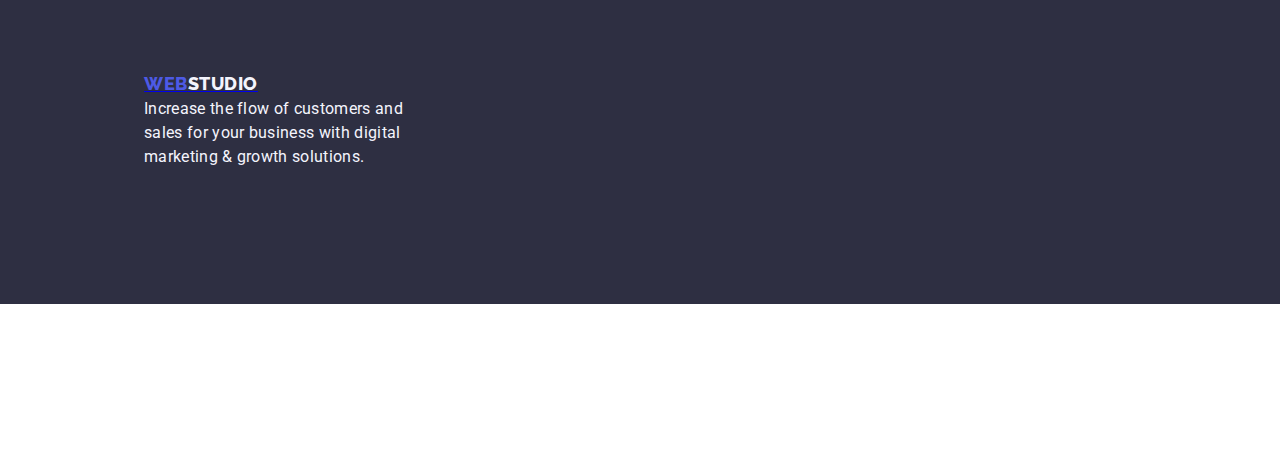
==== commit 3ffceaa0: "new reviced" ====
--- a/portfolio.html
+++ b/portfolio.html
@@ -6,7 +6,7 @@
     </title>
     <meta name="description" content="An awesome website">
     <meta charset="utf-8">
-    <link rel="stylesheet" href="./css/style.css" />
+    <link rel="stylesheet" href="./css/style.css">
     <link rel="preconnect" href="https://fonts.googleapis.com">
     <link rel="preconnect" href="https://fonts.gstatic.com" crossorigin>
     <link href="https://fonts.googleapis.com/css2?family=Raleway:wght@800&family=Roboto:wght@400;500;700&display=swap" rel="stylesheet">
@@ -14,10 +14,10 @@
     <link rel="preconnect" href="https://fonts.gstatic.com" crossorigin>
     <link href="https://fonts.googleapis.com/css2?family=Raleway:wght@800&display=swap" rel="stylesheet">
 </head>
-<body calss="port-body">
-    <header clas="head">
+<body class="port-body">
+    <header class="head">
         <nav class="nav">
-            <a class="main-link" href="https://arletolentin.github.io/HomeWork_1/" class="logo"><span class="web">Web</span><span class="studio">Studio</span></a>
+            <a class="main-link" href="https://arletolentin.github.io/HomeWork_1/"><span class="web">Web</span><span class="studio">Studio</span></a>
             <ul class="nav-list">
                 <li class="nav-item"><a class="main-link" href="https://arletolentin.github.io/goit-markup-hw-02/">Studio</a></li>
                 <li class="nav-item"><a class="main-link" href="https://arletolentin.github.io/goit-markup-hw-02/portfolio.html">Portpolio</a></li>
@@ -27,7 +27,6 @@
                 <a class="main-address" href="mailto:info@devstudio.com">info@devstudio.com</a>
                 <a class="main-address" href="tel:+11(000)111-11-11">+11(000)111-11-11</a>       
             </address>
-        </nav>
         </nav>
     </header>
     <main class="port-main">
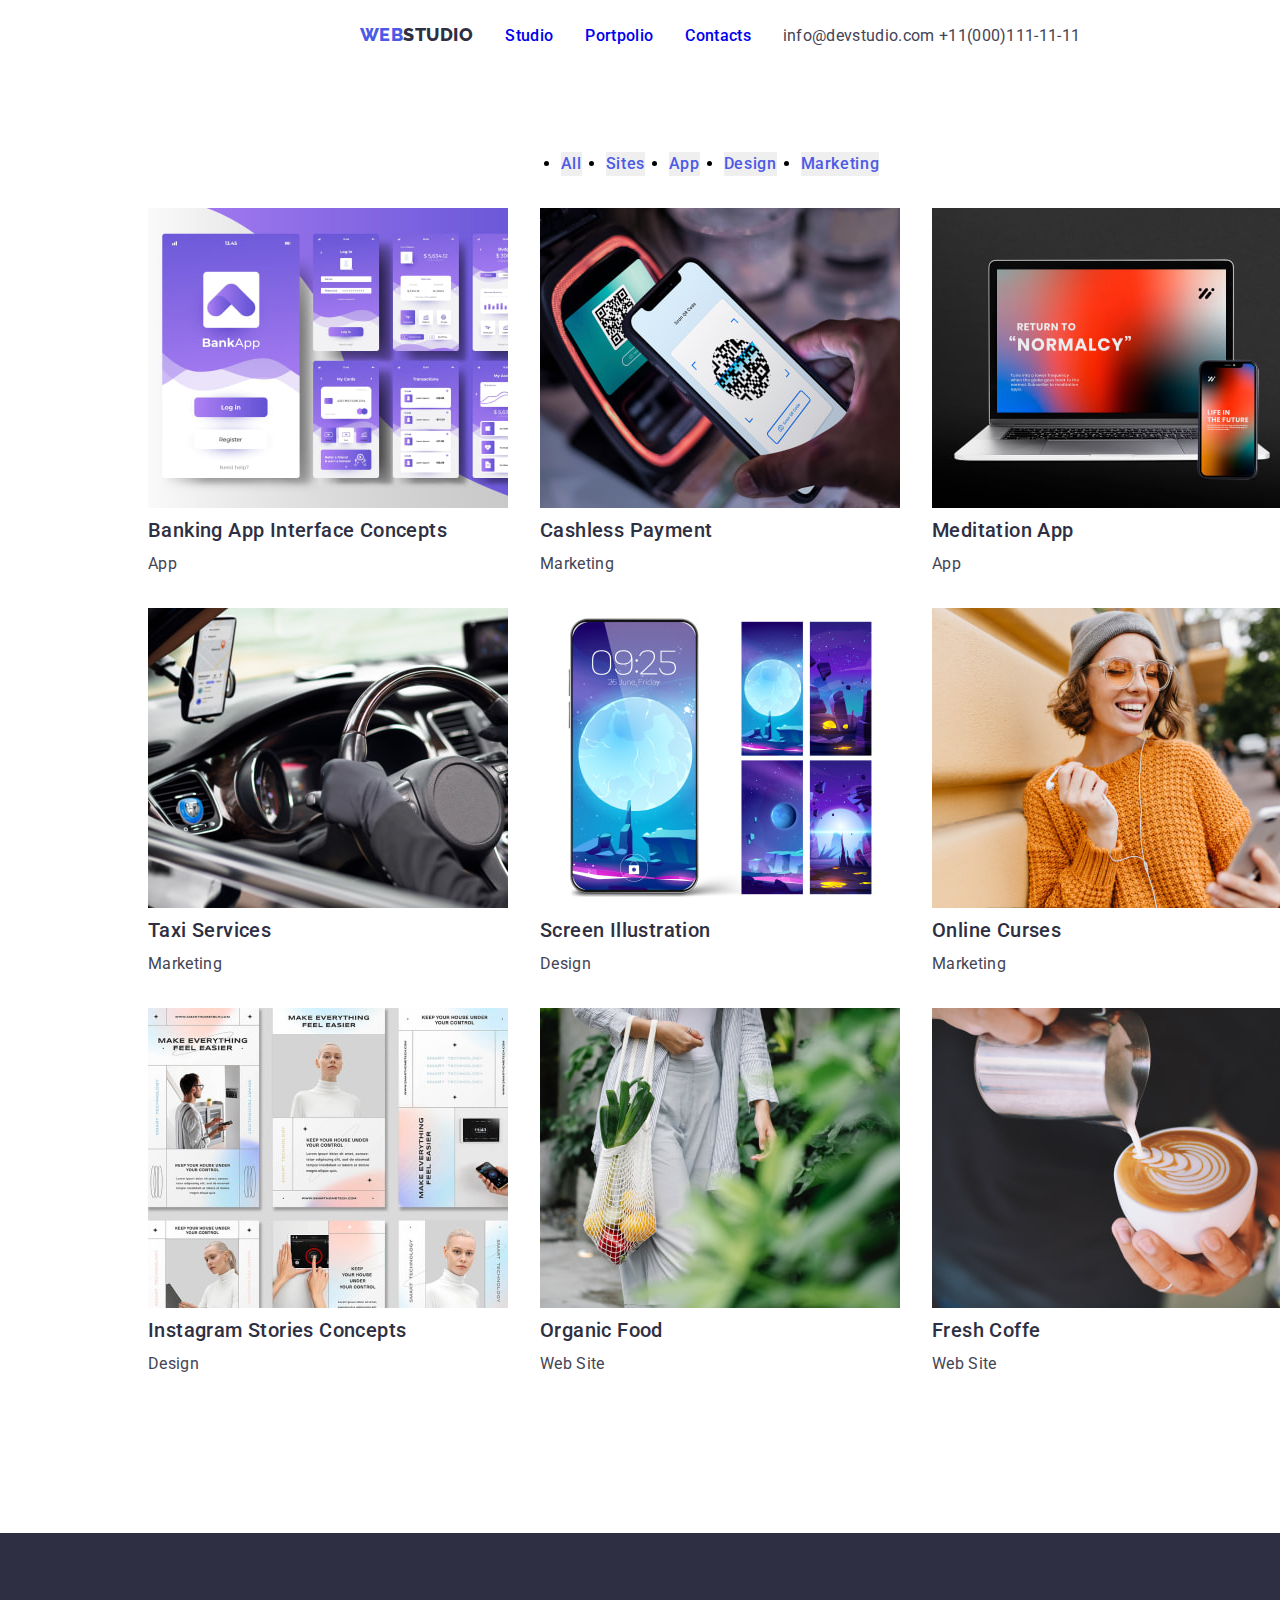
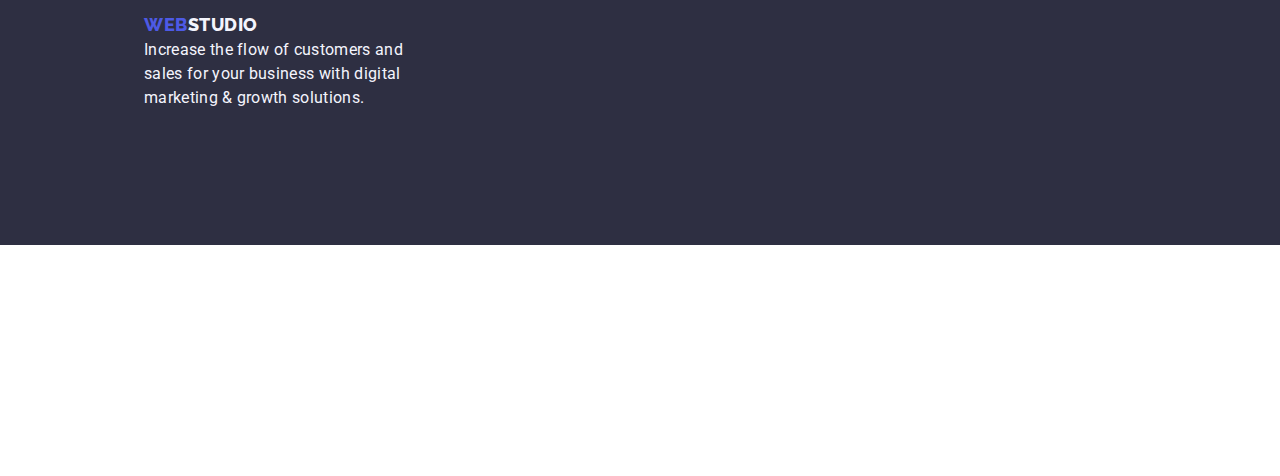
==== commit f5164e35: "need to  sleep" ====
--- a/portfolio.html
+++ b/portfolio.html
@@ -17,81 +17,81 @@
 <body class="port-body">
     <header class="head">
         <nav class="nav">
-            <a class="main-link" href="https://arletolentin.github.io/HomeWork_1/"><span class="web">Web</span><span class="studio">Studio</span></a>
-            <ul class="nav-list">
-                <li class="nav-item"><a class="main-link" href="https://arletolentin.github.io/goit-markup-hw-02/">Studio</a></li>
-                <li class="nav-item"><a class="main-link" href="https://arletolentin.github.io/goit-markup-hw-02/portfolio.html">Portpolio</a></li>
-                <li class="nav-item"><a class="main-link" href="#">Contacts</a></li>
+            <a class="nav-logo" href="https://arletolentin.github.io/HomeWork_1/"><span class="web">Web</span><span class="studio">Studio</span></a>
+            <ul class="nav-item">
+                <li class="nav-link"><a class="main-link" href="https://arletolentin.github.io/goit-markup-hw-02/">Studio</a></li>
+                <li class="nav-link"><a class="main-link" href="https://arletolentin.github.io/goit-markup-hw-02/portfolio.html">Portpolio</a></li>
+                <li class="nav-link"><a class="main-link" href="#">Contacts</a></li>
             </ul>
             <address class="nav-address">
-                <a class="main-address" href="mailto:info@devstudio.com">info@devstudio.com</a>
-                <a class="main-address" href="tel:+11(000)111-11-11">+11(000)111-11-11</a>       
+                <a class="nav-address-link" href="mailto:info@devstudio.com">info@devstudio.com</a>
+                <a class="nav-address-link" href="tel:+11(000)111-11-11">+11(000)111-11-11</a>       
             </address>
         </nav>
     </header>
     <main class="port-main">
         <section class="port-btn">
-            <ul class="portbtn-list">
-                <li class="portbtn-item"><button type="button">All</button></li>
-                <li class="portbtn-item"><button type="button">Sites</button></li>
-                <li class="portbtn-item"><button type="button">App</button></li>
-                <li class="portbtn-item"><button type="button">Design</button></li>
-                <li class="portbtn-item"><button type="button">Marketing</button></li>  
+            <ul class="portbtn-item">
+                <li><button type="button" class="portbtn-list">All</button></li>
+                <li><button type="button" class="portbtn-list">Sites</button></li>
+                <li><button type="button" class="portbtn-list">App</button></li>
+                <li><button type="button" class="portbtn-list">Design</button></li>
+                <li><button type="button" class="portbtn-list">Marketing</button></li>  
             </ul>
         </section>
-        <section class="port-img">
+        <section class="port-services">
             <h2 hidden class="service">Services</h2>
-            <ul class="port-img-row">
-                <li class="port-img-item">
+            <ul class="port-item-row">
+                <li class="port-list">
                 <img src="images/port-img-one.jpg" alt="image shows a screen of an app">
                 <h3 class="service-name">Banking App Interface Concepts</h3>
                 <p class="service-type">App</p></li>
-                <li class="port-img-item">
+                <li class="port-list">
                 <img src="images/port-imgtwo.jpg" alt="phone scanning a QR code">
                 <h3 class="service-name">Cashless Payment</h3>
                 <p class="service-type">Marketing</p></li>
-                <li class="port-img-item">
+                <li class="port-list">
                 <img src="images/port-imgthree.jpg" alt="picture of cellphone and laptop">
                 <h3 class="service-name">Meditation App</h3>
                 <p class="service-type">App</p></li>
             </ul>
-            <ul class="port-img-row">
-                <li class="port-img-item">
+            <ul class="port-item-row">
+                <li class="port-list">
                 <img src="images/port-imgfour.jpg" alt="image shows a person driving while using cellphone">
                 <h3 class="service-name">Taxi Services</h3>
                 <p class="service-type">Marketing</p></li>
-                <li class="port-img-item">
+                <li class="port-list">
                 <img src="images/port-imgfive.jpg" alt="cellphone screen">
                 <h3 class="service-name">Screen Illustration</h3>
                 <p class="service-type">Design</p></li>
-                <li class="port-img-item"> 
+                <li class="port-list"> 
                 <img src="images/port-imgsix.jpg" alt="image shows a women smiling while using he phone">
                 <h3 class="service-name">Online Curses</h3>
                 <p class="service-type">Marketing</p></li>
             </ul>
-            <ul class="port-img-row">
-                <li class="port-img-item">
+            <ul class="port-item-row">
+                <li class="port-list">
                 <img src="images/port-imgseven.jpg" alt="showing instagram concepts">
                 <h3 class="service-name">Instagram Stories Concepts</h3>
                 <p class="service-type">Design</p></li>
-                <li class="port-img-item">
+                <li class="port-list">
                 <img src="images/port-imgeight.jpg" alt="picture showing a lady carrying an organic food">
                 <h3 class="service-name">Organic Food</h3>
                 <p class="service-type">Web Site</p></li>
-                <li class="port-img-item">
+                <li class="port-list">
                 <img src="images/port-imgnine.jpg" alt="a man making a coffe with design">
                 <h3 class="service-name">Fresh Coffe</h3>
                 <p class="service-type">Web Site</p></li>
             </ul>
         </section>
     </main>
-        <footer class="foot">
-            <div class="footing">
-                <a href="https://arletolentin.github.io/HomeWork_1/"><span class="web-foot">Web</span><span class="studio-foot">Studio</span></a>
-                <p class="foot-text">Increase the flow of customers and<br>
-                    sales for your business with digital<br>
-                    marketing & growth solutions.</p>
-            </div>        
-        </footer>
+    <footer class="footer">
+        <div class="footer-container">
+            <a href="https://arletolentin.github.io/HomeWork_1/"><span class="web-foot">Web</span><span class="studio-foot">Studio</span></a>
+            <p class="footer-paragraph">Increase the flow of customers and<br>
+                sales for your business with digital<br>
+                marketing & growth solutions.</p>
+        </div>        
+    </footer>
 </body>
 </html>
--- a/css/style.css
+++ b/css/style.css
@@ -26,6 +26,14 @@
 ul {
   margin: 0;
   padding: 0;
+}
+a {
+  text-decoration: none;
+}
+button {
+  border: unset;
+  outline: none;
+  font-family: inherit;
 }
 :root {
   --iris: #4d5ae5;
@@ -62,7 +70,7 @@
   text-decoration: none;
 }
 .nav,
-.nav-list {
+.nav-item {
   display: flex;
   flex-direction: row;
   gap: 32px;
@@ -70,23 +78,18 @@
   justify-content: center;
   text-decoration: none;
 }
-.nav-item {
-  display: flex;
-  flex-direction: row;
-  gap: 32px;
-  color: var(--navyblue);
-  font-family: 'Roboto', sans-serif;
-  font-size: 16px;
-  font-style: normal;
-  font-weight: 500;
-  line-height: 24px; /* 150% */
-  letter-spacing: 0.32px;
-  text-decoration: none;
-}
-.main-link {
-  text-decoration: none;
-}
-.main-address {
+.nav-link {
+  display: flex;
+  color: var(--navyblue);
+  /* Body Medium */
+  font-family: 'Roboto',sans-serif;
+  font-size: 16px;
+  font-style: normal;
+  font-weight: 500;
+  line-height: 24px; /* 150% */
+  letter-spacing: 0.32px;
+}
+.nav-address-link {
   color: var(--slate);
   font-family: 'Roboto', sans-serif;
   font-size: 16px;
@@ -112,7 +115,7 @@
 .studio {
   color: var(--navyblue);
 }
-.main {
+.hero {
   width: 1440px;
   height: 312px;
   flex-shrink: 0;
@@ -123,7 +126,7 @@
   justify-content: center;
   align-items: center;
 }
-.main-heading {
+.hero-heading {
   color: var(--white);
   text-align: center;
   font-family: Roboto;
@@ -133,7 +136,7 @@
   line-height: 60px; /* 107.143% */
   letter-spacing: 1.12px;
 }
-.main-button {
+.hero-button {
   display: inline-flex;
   padding: 16px 32px;
   align-items: flex-start;
@@ -154,39 +157,38 @@
   flex-direction: column;
   justify-content: center;
   align-items: center;
-}
-.portbtn-list {
-  display: flex;
-  flex-direction: row;
+  padding-bottom: 32px;
+}
+.portbtn-item {
   display: inline-flex;
   align-items: flex-start;
   gap: 24px;
-  padding-bottom: 50px;
-}
-.portbtn-item {
+}
+.portbtn-list {
   display: flex;
   color: var(--iris);
   text-align: center;
+  /* Button Text */
+  font-family: Roboto;
   font-size: 16px;
   font-style: normal;
   font-weight: 500;
   line-height: 24px; /* 150% */
   letter-spacing: 0.64px;
 }
-.portbtn-item:hover {
-  background-color: var(--iris);
-}
-.port-img {
+.port-services {
   padding-bottom: 125px;
 }
-.port-img-row {
-  display: flex;
-  flex-direction: column;
-  gap: 32px;
-}
-.port-img-item {
-  display: flex;
+.port-list {
+  display: flex;
+  flex-direction: column;
   gap: 10px;
+}
+.port-item-row {
+  display: flex;
+  gap: 32px;
+  justify-content: center;
+  padding-bottom: 32px;
 }
 .service-name {
   color: var(--navyblue);
@@ -208,11 +210,11 @@
   line-height: 24px; /* 150% */
   letter-spacing: 0.32px;
 }
-.team-text{
-  text-align: center;
-}
-.body-text,
-.team-text {
+.team-item-text{
+  text-align: center;
+}
+.feature-body,
+.team-item-text {
   color: var(--slate);
   font-size: 16px;
   font-style: normal;
@@ -251,13 +253,13 @@
   align-items: flex-start;
   gap: 8px;
 }
-.doing {
+.services {
   width: 1440px;
   background: #FFF;
   padding-top: 50px;
   padding-bottom: 50px;
 }
-.doing-title {
+.services-title {
   color: var(--navyblue);
   text-align: center;
   font-size: 36px;
@@ -268,13 +270,13 @@
   text-transform: capitalize;
   padding-bottom: 50px;
 }
-.doing-list {
-  display: flex;
-  flex-direction: row;
-  gap: 32px;
-  justify-content: center;
-}
-.doing-img {
+.services-list {
+  display: flex;
+  flex-direction: row;
+  gap: 32px;
+  justify-content: center;
+}
+.services-item {
   display: flex;
 }
 .team {
@@ -296,7 +298,7 @@
   text-transform: capitalize;
   padding-bottom: 75px;
 }
-.team-list {
+.team-item {
   display: flex;
   flex-direction: column;
   gap: 10px;
@@ -306,7 +308,7 @@
   background: var(--white, #FFF);
   box-shadow: 0px 2px 1px 0px rgba(46, 47, 66, 0.08), 0px 1px 1px 0px rgba(46, 47, 66, 0.16), 0px 1px 6px 0px rgba(46, 47, 66, 0.08);
 }
-.team-item {
+.team-list {
   display: flex;
   flex-direction: row;
   justify-content: center;
@@ -329,7 +331,7 @@
 .port-main {
   padding-top: 80px;
 }
-.foot {
+.footer {
   width: 1440px;
   height: 312px;
   flex-shrink: 0;
@@ -350,7 +352,7 @@
 .studio-foot {
   color: var(--cloud);
 }
-.foot-text {
+.footer-paragraph {
   color: var(--cloud);
   font-family: 'Roboto', sans-serif;
   font-size: 16px;
@@ -359,7 +361,7 @@
   line-height: 24px; /* 150% */
   letter-spacing: 0.32px;
 }
-.footing {
+.footer-container {
   display: flex;
   display: inline;
   justify-content: center;
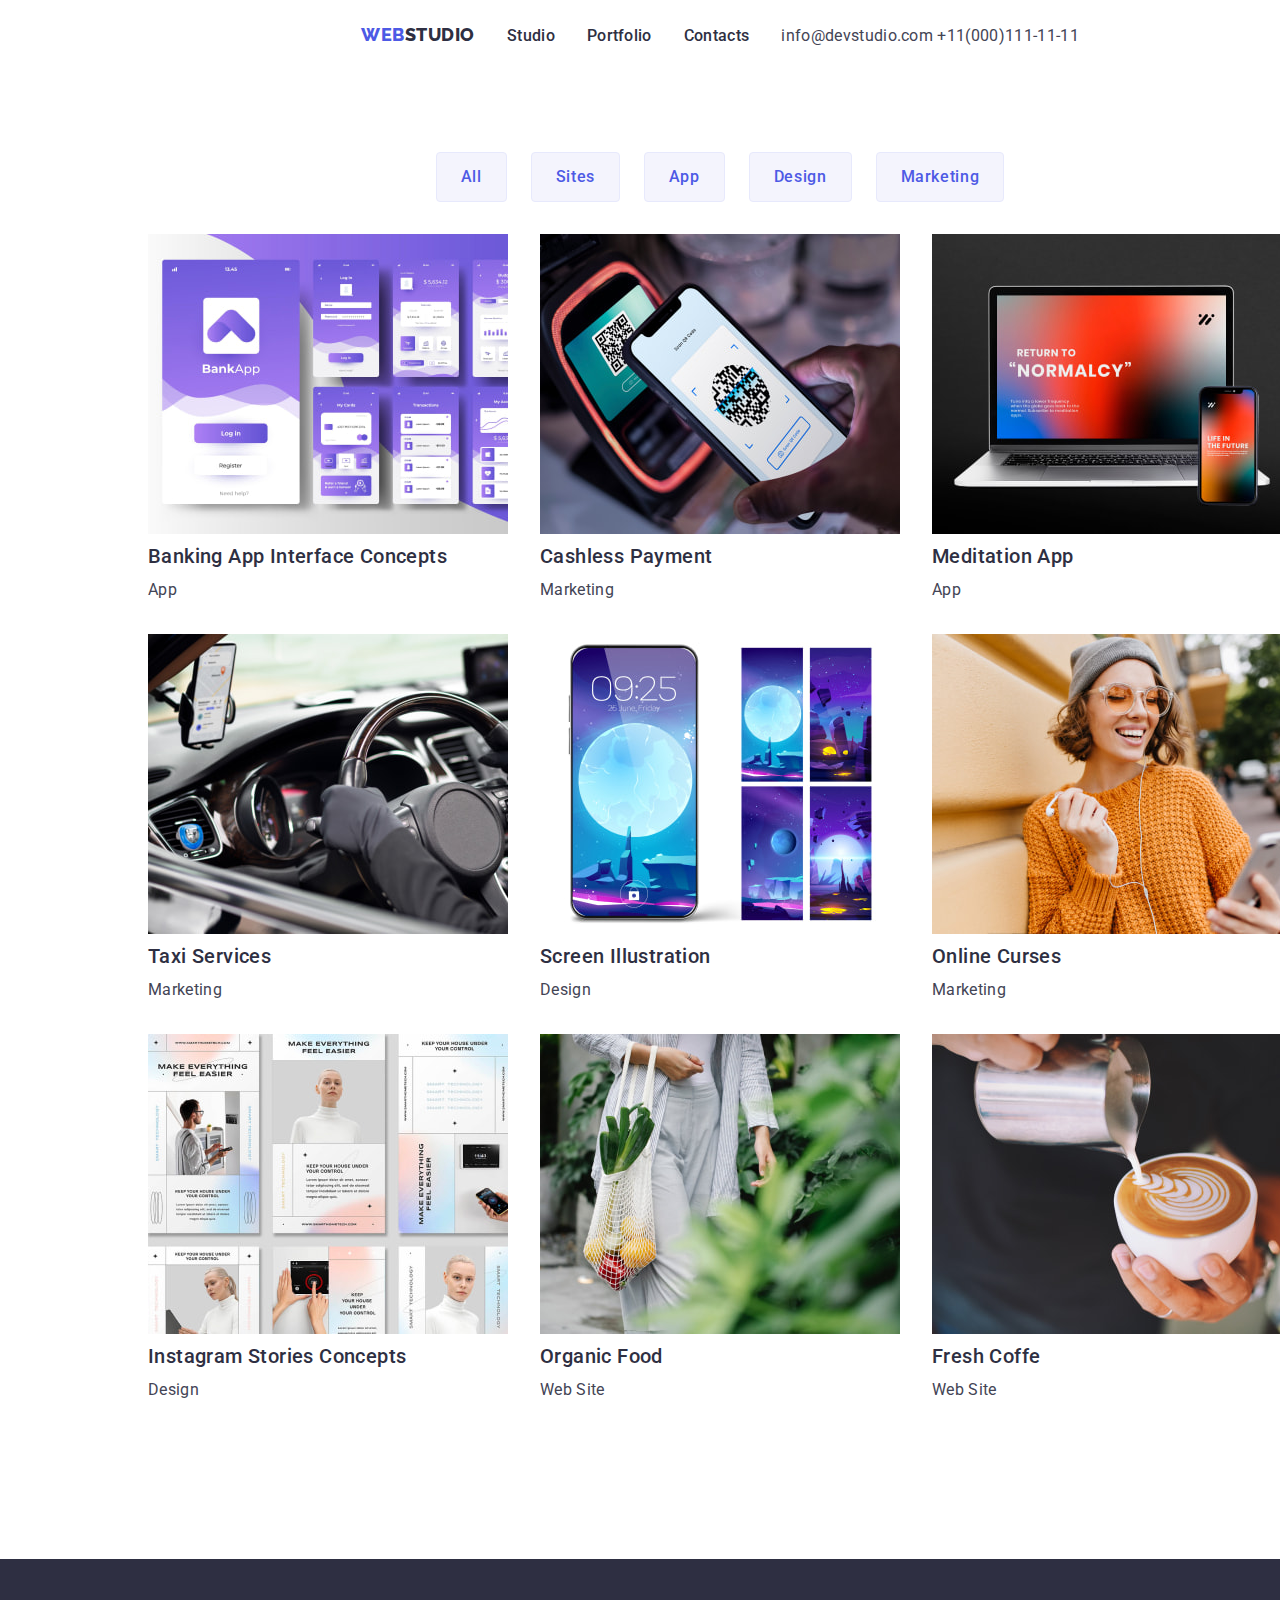
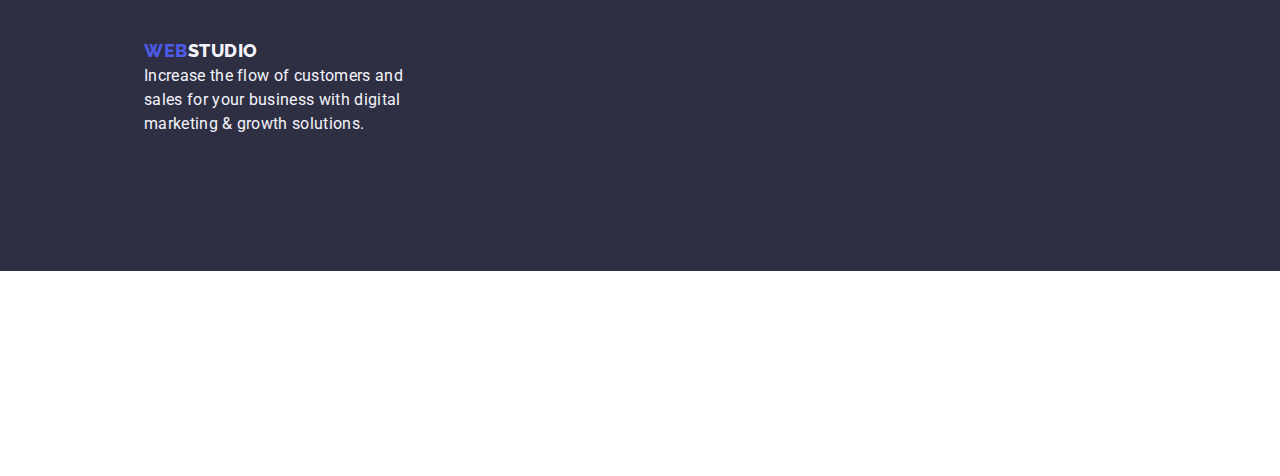
==== commit d806e886: "final final final" ====
--- a/portfolio.html
+++ b/portfolio.html
@@ -17,11 +17,11 @@
 <body class="port-body">
     <header class="head">
         <nav class="nav">
-            <a class="nav-logo" href="https://arletolentin.github.io/HomeWork_1/"><span class="web">Web</span><span class="studio">Studio</span></a>
-            <ul class="nav-item">
-                <li class="nav-link"><a class="main-link" href="https://arletolentin.github.io/goit-markup-hw-02/">Studio</a></li>
-                <li class="nav-link"><a class="main-link" href="https://arletolentin.github.io/goit-markup-hw-02/portfolio.html">Portpolio</a></li>
-                <li class="nav-link"><a class="main-link" href="#">Contacts</a></li>
+            <a class="nav-logo" href="https://arletolentin.github.io/goit-markup-hw-02/" class="logo"><span class="web">Web</span><span class="studio">Studio</span></a>
+            <ul class="nav-list">
+                <li class="nav-item"><a class="nav-anchor" href="https://arletolentin.github.io/goit-markup-hw-02/">Studio</a></li>
+                <li class="nav-item"><a class="nav-anchor" href="https://arletolentin.github.io/goit-markup-hw-02/portfolio.html">Portfolio</a></li>
+                <li class="nav-item"><a class="nav-anchor" href="#">Contacts</a></li>
             </ul>
             <address class="nav-address">
                 <a class="nav-address-link" href="mailto:info@devstudio.com">info@devstudio.com</a>
@@ -87,7 +87,7 @@
     </main>
     <footer class="footer">
         <div class="footer-container">
-            <a href="https://arletolentin.github.io/HomeWork_1/"><span class="web-foot">Web</span><span class="studio-foot">Studio</span></a>
+            <a href="https://arletolentin.github.io/goit-markup-hw-02/"><span class="web-foot">Web</span><span class="studio-foot">Studio</span></a>
             <p class="footer-paragraph">Increase the flow of customers and<br>
                 sales for your business with digital<br>
                 marketing & growth solutions.</p>
--- a/css/style.css
+++ b/css/style.css
@@ -30,10 +30,14 @@
 a {
   text-decoration: none;
 }
+ul {
+  list-style-type: none;
+}
 button {
   border: unset;
   outline: none;
   font-family: inherit;
+  cursor: pointer;
 }
 :root {
   --iris: #4d5ae5;
@@ -70,7 +74,7 @@
   text-decoration: none;
 }
 .nav,
-.nav-item {
+.nav-list {
   display: flex;
   flex-direction: row;
   gap: 32px;
@@ -78,7 +82,7 @@
   justify-content: center;
   text-decoration: none;
 }
-.nav-link {
+.nav-anchor {
   display: flex;
   color: var(--navyblue);
   /* Body Medium */
@@ -97,7 +101,6 @@
   font-weight: 400;
   line-height: 24px; /* 150% */
   letter-spacing: 0.32px;
-  text-decoration: none;
 }
 .web,
 .studio {
@@ -164,6 +167,10 @@
   align-items: flex-start;
   gap: 24px;
 }
+.portbtn-list:hover {
+  background: var(--ocean);
+  color: var(--white)
+}
 .portbtn-list {
   display: flex;
   color: var(--iris);
@@ -175,6 +182,12 @@
   font-weight: 500;
   line-height: 24px; /* 150% */
   letter-spacing: 0.64px;
+  border-radius: 4px;
+  border: 1px solid var(--cornflower, #E7E9FC);
+  background: var(--cloud);
+  padding: 12px 24px;
+  justify-content: center;
+  align-items: center;
 }
 .port-services {
   padding-bottom: 125px;
@@ -223,7 +236,7 @@
   letter-spacing: 0.32px;
 }
 .feature-head,
-.team-name {
+.team-item-name {
   color: var(--navyblue);
   font-size: 20px;
   font-style: normal;
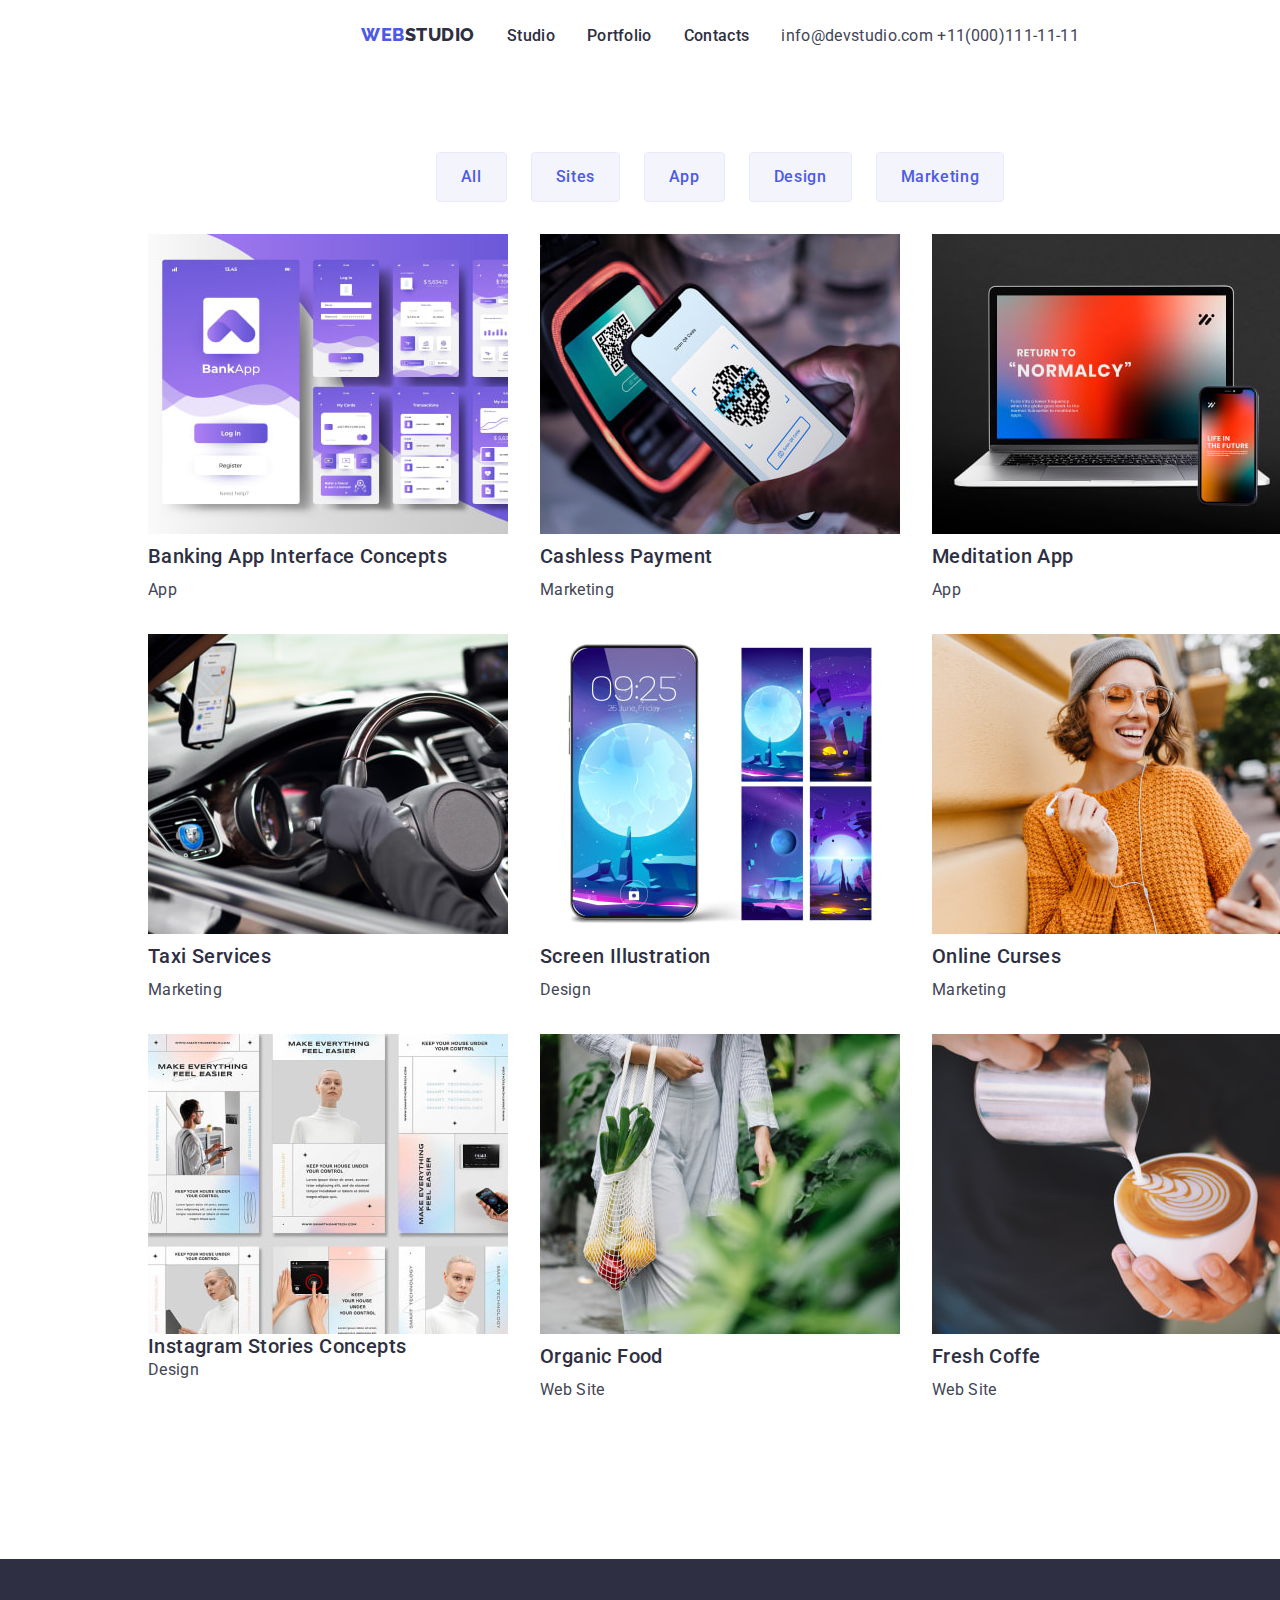
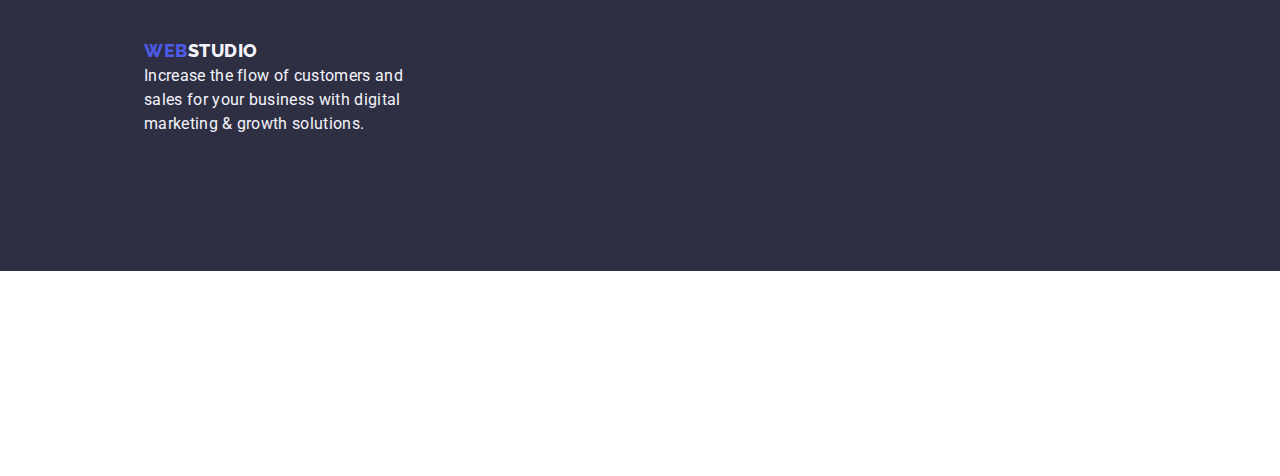
==== commit 51992b03: "final final final na siguro" ====
--- a/portfolio.html
+++ b/portfolio.html
@@ -14,7 +14,7 @@
     <link rel="preconnect" href="https://fonts.gstatic.com" crossorigin>
     <link href="https://fonts.googleapis.com/css2?family=Raleway:wght@800&display=swap" rel="stylesheet">
 </head>
-<body class="port-body">
+<body class="portfolio-body">
     <header class="head">
         <nav class="nav">
             <a class="nav-logo" href="https://arletolentin.github.io/goit-markup-hw-02/" class="logo"><span class="web">Web</span><span class="studio">Studio</span></a>
@@ -29,56 +29,56 @@
             </address>
         </nav>
     </header>
-    <main class="port-main">
-        <section class="port-btn">
-            <ul class="portbtn-item">
-                <li><button type="button" class="portbtn-list">All</button></li>
-                <li><button type="button" class="portbtn-list">Sites</button></li>
-                <li><button type="button" class="portbtn-list">App</button></li>
-                <li><button type="button" class="portbtn-list">Design</button></li>
-                <li><button type="button" class="portbtn-list">Marketing</button></li>  
+    <main class="portfolio-main">
+        <section class="portfolio-button">
+            <ul class="portfolio-button-item">
+                <li><button type="button" class="portfolio-button-list">All</button></li>
+                <li><button type="button" class="portfolio-button-list">Sites</button></li>
+                <li><button type="button" class="portfolio-button-list">App</button></li>
+                <li><button type="button" class="portfolio-button-list">Design</button></li>
+                <li><button type="button" class="portfolio-button-list">Marketing</button></li>  
             </ul>
         </section>
-        <section class="port-services">
+        <section class="portfolio-services">
             <h2 hidden class="service">Services</h2>
-            <ul class="port-item-row">
-                <li class="port-list">
+            <ul class="portfolio-item-row">
+                <li class="portfolio-list">
                 <img src="images/port-img-one.jpg" alt="image shows a screen of an app">
                 <h3 class="service-name">Banking App Interface Concepts</h3>
                 <p class="service-type">App</p></li>
-                <li class="port-list">
+                <li class="portfolio-list">
                 <img src="images/port-imgtwo.jpg" alt="phone scanning a QR code">
                 <h3 class="service-name">Cashless Payment</h3>
                 <p class="service-type">Marketing</p></li>
-                <li class="port-list">
+                <li class="portfolio-list">
                 <img src="images/port-imgthree.jpg" alt="picture of cellphone and laptop">
                 <h3 class="service-name">Meditation App</h3>
                 <p class="service-type">App</p></li>
             </ul>
-            <ul class="port-item-row">
-                <li class="port-list">
+            <ul class="portfolio-item-row">
+                <li class="portfolio-list">
                 <img src="images/port-imgfour.jpg" alt="image shows a person driving while using cellphone">
                 <h3 class="service-name">Taxi Services</h3>
                 <p class="service-type">Marketing</p></li>
-                <li class="port-list">
+                <li class="portfolio-list">
                 <img src="images/port-imgfive.jpg" alt="cellphone screen">
                 <h3 class="service-name">Screen Illustration</h3>
                 <p class="service-type">Design</p></li>
-                <li class="port-list"> 
+                <li class="portfolio-list"> 
                 <img src="images/port-imgsix.jpg" alt="image shows a women smiling while using he phone">
                 <h3 class="service-name">Online Curses</h3>
                 <p class="service-type">Marketing</p></li>
             </ul>
-            <ul class="port-item-row">
-                <li class="port-list">
+            <ul class="portfolio-item-row">
+                <li class="portfoliofolio-list">
                 <img src="images/port-imgseven.jpg" alt="showing instagram concepts">
                 <h3 class="service-name">Instagram Stories Concepts</h3>
                 <p class="service-type">Design</p></li>
-                <li class="port-list">
+                <li class="portfolio-list">
                 <img src="images/port-imgeight.jpg" alt="picture showing a lady carrying an organic food">
                 <h3 class="service-name">Organic Food</h3>
                 <p class="service-type">Web Site</p></li>
-                <li class="port-list">
+                <li class="portfolio-list">
                 <img src="images/port-imgnine.jpg" alt="a man making a coffe with design">
                 <h3 class="service-name">Fresh Coffe</h3>
                 <p class="service-type">Web Site</p></li>
--- a/css/style.css
+++ b/css/style.css
@@ -59,7 +59,7 @@
   height: 2592px;
   background: #fff;
 }
-.port-body {
+.portfolio-body {
   width: 1440px;
   height: 2076px;
   background: #FFF;
@@ -101,6 +101,15 @@
   font-weight: 400;
   line-height: 24px; /* 150% */
   letter-spacing: 0.32px;
+}
+.nav-anchor:hover {
+  color: var(--ocean);
+}
+.nav-address-link:hover {
+  color: var(--ocean);
+}
+.hero-button:hover {
+  background-color: var(--ocean);
 }
 .web,
 .studio {
@@ -155,23 +164,23 @@
   line-height: 24px; /* 150% */
   letter-spacing: 0.64px;
 }
-.port-btn {
+.portfolio-button {
   display: flex;
   flex-direction: column;
   justify-content: center;
   align-items: center;
   padding-bottom: 32px;
 }
-.portbtn-item {
+.portfolio-button-item {
   display: inline-flex;
   align-items: flex-start;
   gap: 24px;
 }
-.portbtn-list:hover {
+.portfolio-button-list:hover {
   background: var(--ocean);
   color: var(--white)
 }
-.portbtn-list {
+.portfolio-button-list {
   display: flex;
   color: var(--iris);
   text-align: center;
@@ -189,15 +198,15 @@
   justify-content: center;
   align-items: center;
 }
-.port-services {
+.portfolio-services {
   padding-bottom: 125px;
 }
-.port-list {
+.portfolio-list {
   display: flex;
   flex-direction: column;
   gap: 10px;
 }
-.port-item-row {
+.portfolio-item-row {
   display: flex;
   gap: 32px;
   justify-content: center;
@@ -327,21 +336,7 @@
   justify-content: center;
   gap: 32px;
 }
-.port-img {
-  display: flex;
-  flex-direction: row;
-  gap: 32px;
-  justify-content: center;
-}
-.port-img-item {
-  display: flex;
-  flex-direction: column;
-  display: flex;
-  padding: 12px 24px;
-  border: 1px solid var(--cornflower, #E7E9FC);
-  background: var(--white, #FFF);
-}
-.port-main {
+.portfolio-main {
   padding-top: 80px;
 }
 .footer {
